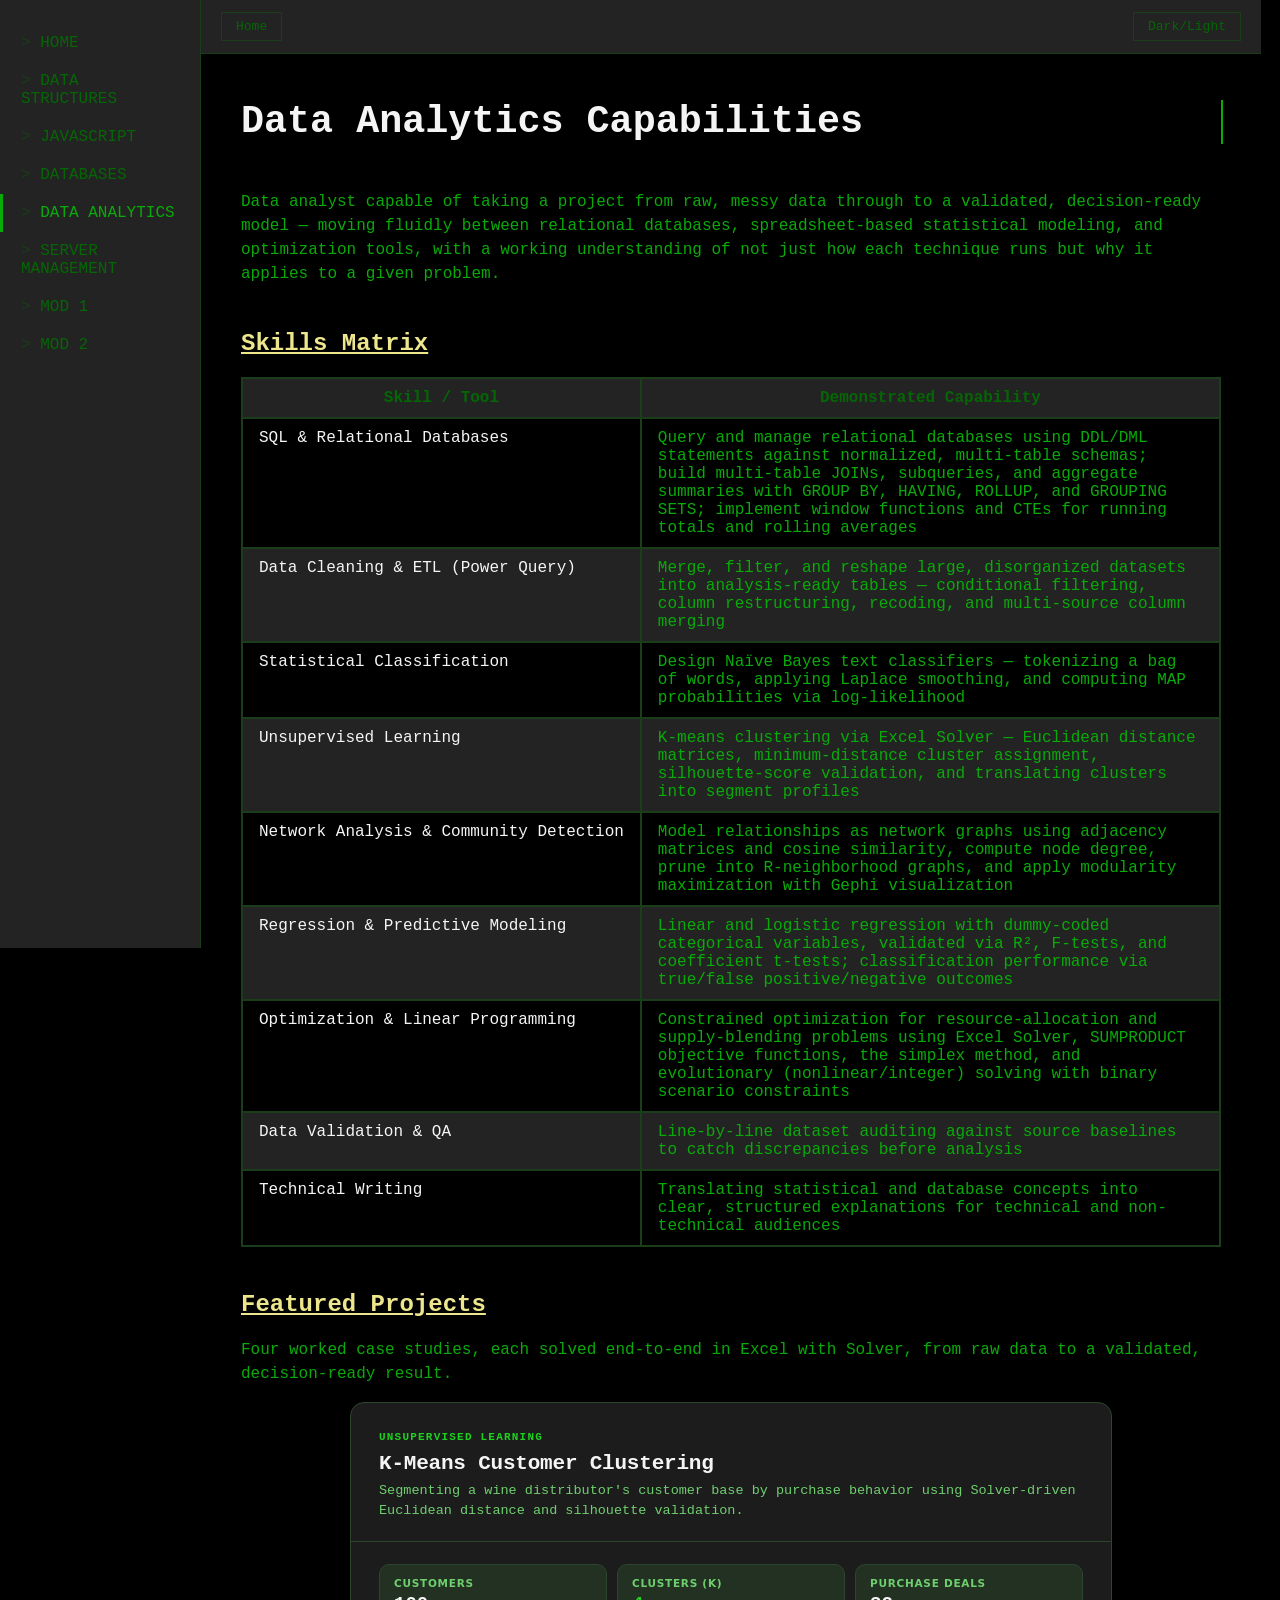
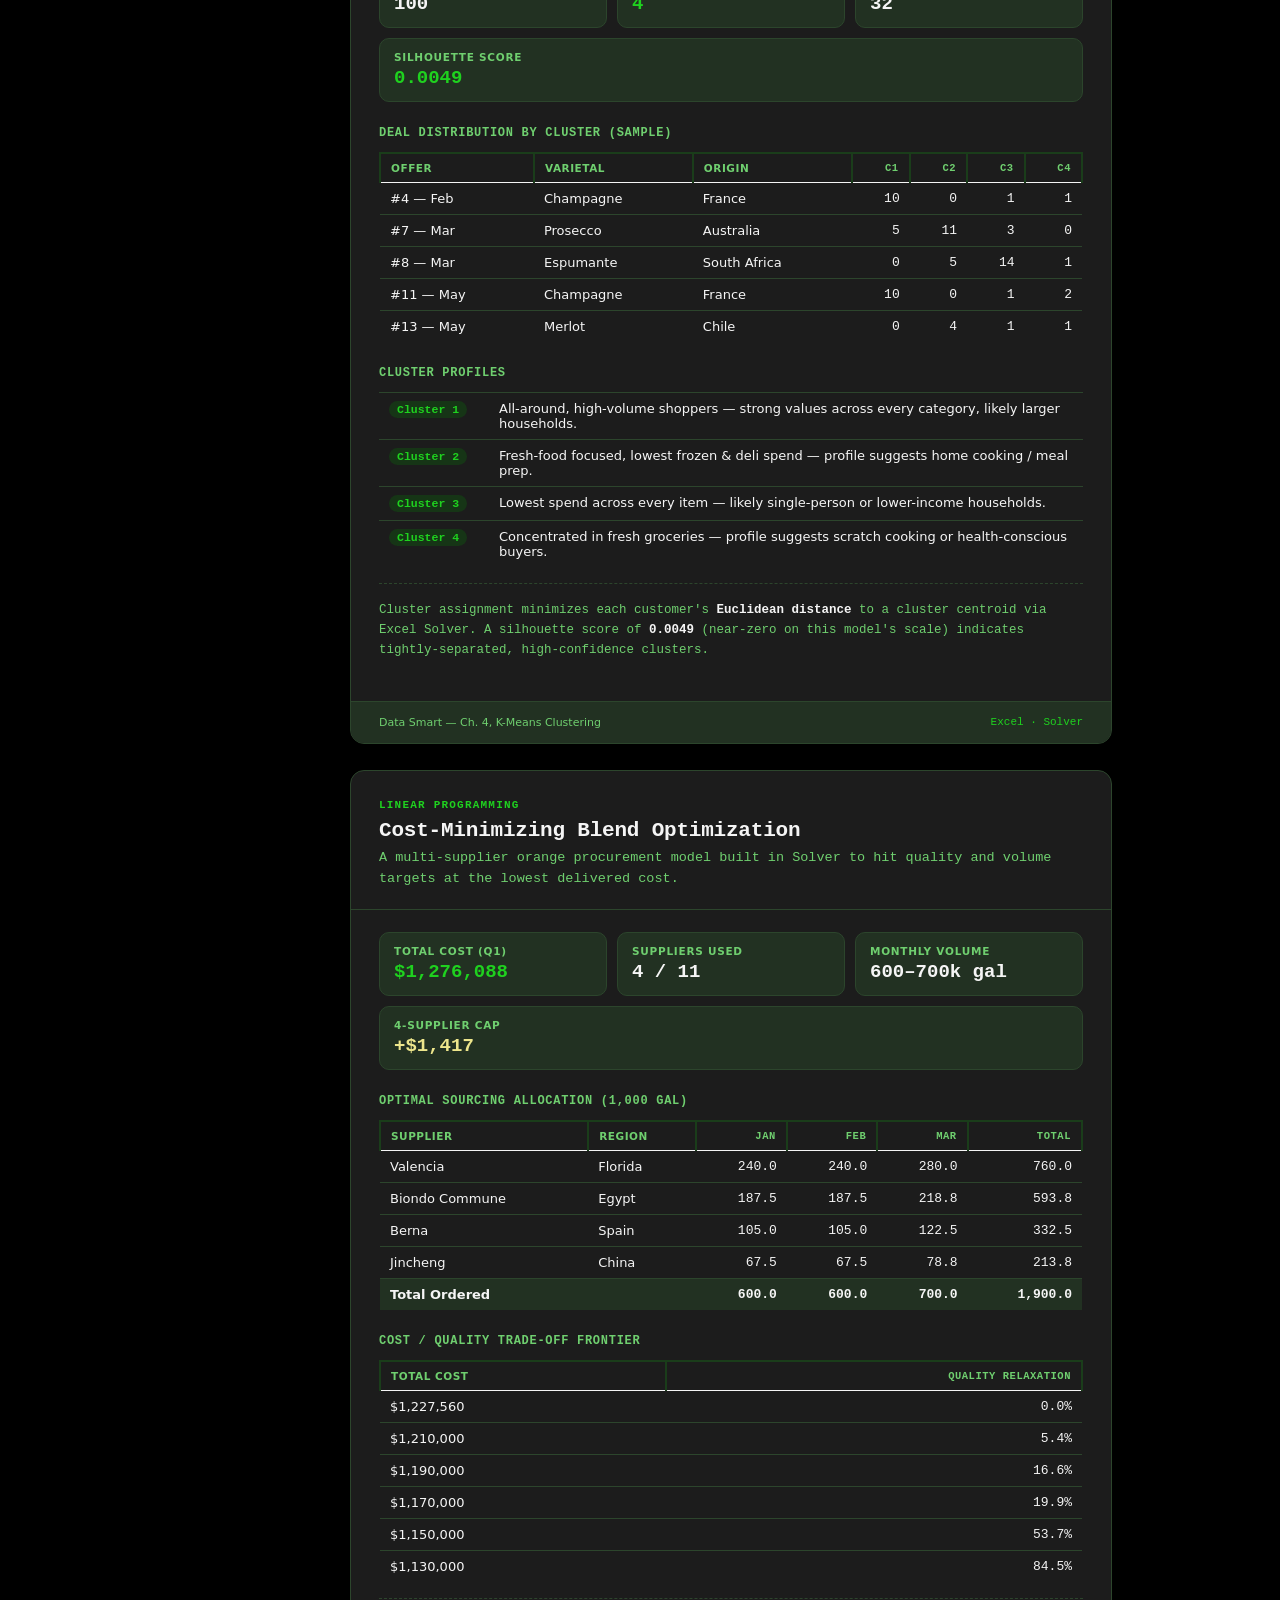
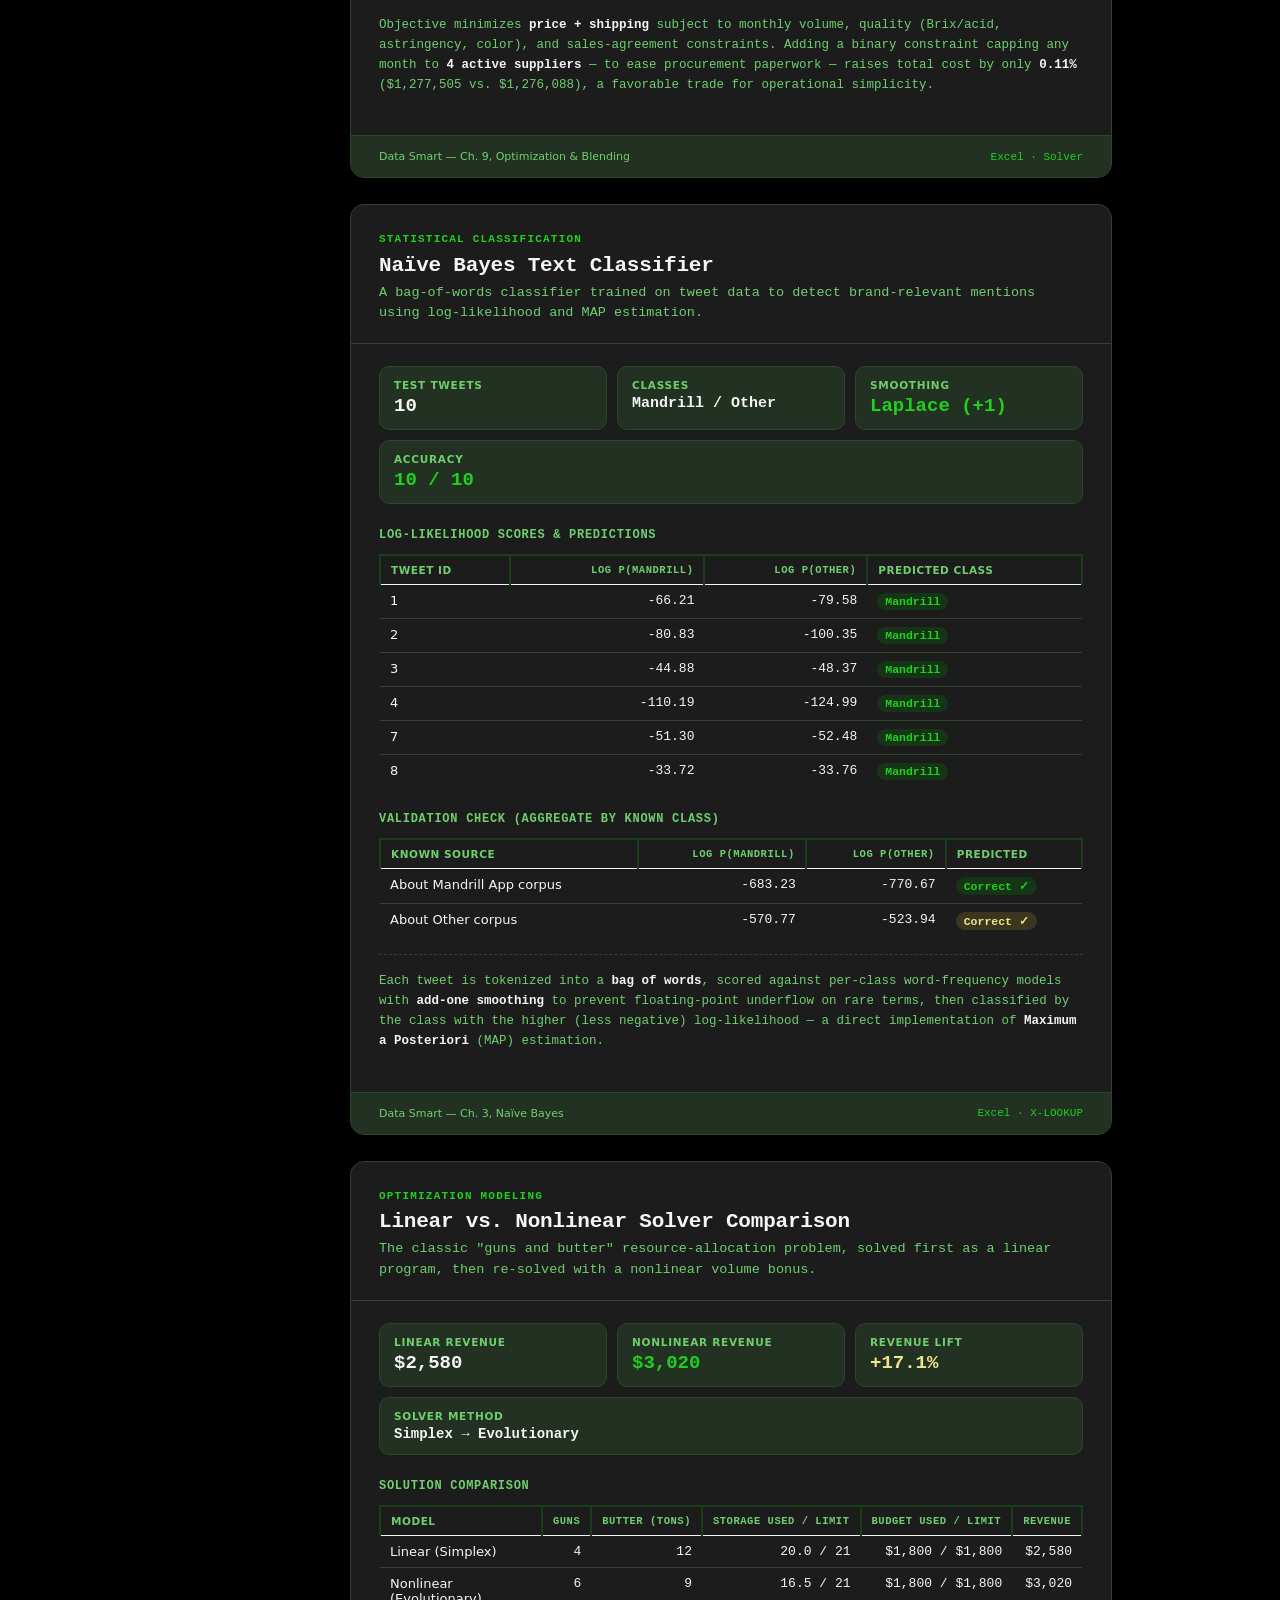
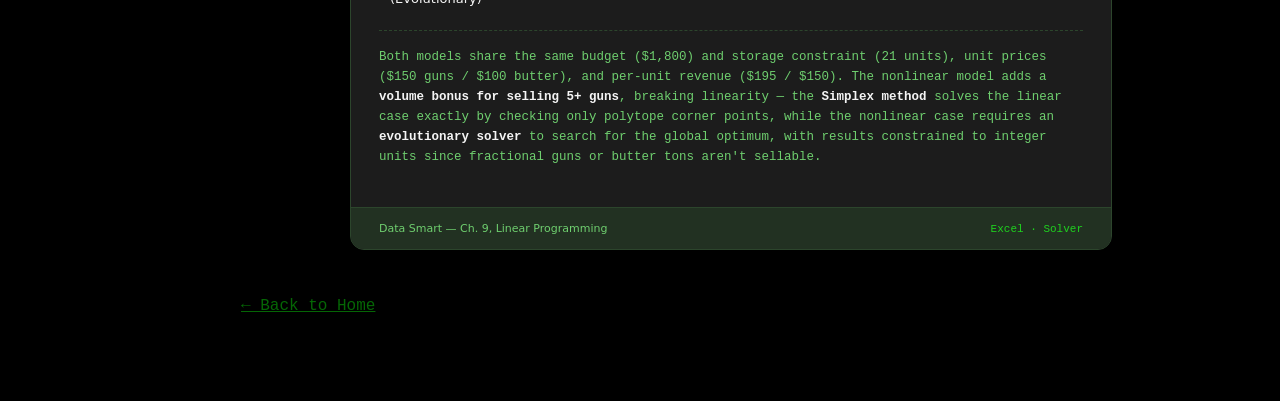
==== data-analytics-capabilities.html @ 8f51af50 "finished accordion and added individual pages from old assignments to showcase capabilities" ====
<!Doctype html>
<html lang="en">
<head>
  <meta charset="UTF-8">
  <title>Cam Mariotti — Data Analytics Capabilities</title>
  <style>
:root {
  --bg: #000000;
  --surface: #232323;
  --text: #09ab09;
  --mono: 'Courier New', monospace;
  --accent: whitesmoke;
  --muted: #056605;
  --border: #1a3d1a;
  --altbg: var(--accent);
  --alttext: var(--bg);
  --altaccent: var(--text);
  --temp: rgb(237, 230, 140);
}

body {
  display: flex;
  background: var(--bg);
  color: var(--text);
  font-family: var(--mono);
  margin: 0;
}

body.light-mode {
  --temp:   #035603;
  --bg:     var(--altbg);
  --text:   var(--alttext);
  --accent: var(--altaccent);
  --surface: #e0e0e0;
  --border:  #999999;
  --muted:   #333333;
}

nav {
  width: 200px;
  min-width: 200px;
  background: var(--surface);
  border-right: 1px solid var(--border);
  position: sticky;
  top: 0;
  height: 100vh;
  display: flex;
  flex-direction: column;
  padding: 24px 0;
}

nav a {
  display: block;
  padding: 10px 18px;
  color: var(--muted);
  text-decoration: none;
  border-left: 3px solid transparent;
}

nav a::before {
  content: '> ';
  color: var(--border);
}

nav a:hover {
  color: var(--accent);
  border-left: 3px solid var(--accent);
}

nav a.active {
  color: var(--text);
  border-left: 3px solid var(--text);
}

main {
  flex: 1;
  padding: 0 40px 60px;
  max-width: 980px;
}

#top-nav {
  display: flex;
  gap: 10px;
  padding: 12px 20px;
  margin: 0 -40px 20px;
  background: var(--surface);
  border-bottom: 1px solid var(--border);
  align-items: center;
}

#top-nav button {
  background: transparent;
  color: var(--muted);
  border: 1px solid var(--border);
  font-family: var(--mono);
  font-size: 13px;
  padding: 6px 14px;
  cursor: pointer;
}

#top-nav button:hover {
  color: var(--accent);
  border-color: var(--accent);
}

#btn-toggle {
  margin-left: auto;
}

h1 {
  display: inline-block;
  color: var(--accent);
  font-family: var(--mono);
  font-size: 2.4em;
  font-weight: bold;
  overflow: hidden;
  white-space: nowrap;
  border-right: 2px solid var(--text);
  width: 0;
  animation: typing 1.6s steps(28) forwards, blink 0.7s step-end infinite;
}

@keyframes typing { from { width: 0; } to { width: 100%; } }
@keyframes blink { 0%, 100% { border-color: var(--text); } 50% { border-color: transparent; } }

h2, h3 {
  color: var(--temp);
  font-family: var(--mono);
  text-align: left;
  text-decoration: underline;
}

p {
  opacity: 0;
  animation: fadein 1s ease forwards;
  animation-delay: 0.3s;
  color: var(--text);
  font-family: var(--mono);
  line-height: 1.5;
}

@keyframes fadein { from { opacity: 0; } to { opacity: 1; } }

table {
  width: 100%;
  border-collapse: collapse;
  text-align: left;
  margin-bottom: 30px;
}

th, td {
  padding: 10px 16px;
  border: 2px solid var(--border);
  vertical-align: top;
}

th {
  background: var(--surface);
  color: var(--muted);
  text-align: center;
}

tbody tr:nth-child(even) {
  background: var(--surface);
}

td.tag {
  white-space: nowrap;
  color: var(--accent);
}

code, pre {
  font-family: var(--mono);
}

pre {
  background: var(--surface);
  border: 1px solid var(--border);
  padding: 14px 18px;
  overflow-x: auto;
  color: var(--accent);
  font-size: 0.9em;
}

.section {
  margin-bottom: 44px;
}

ul.capability-list {
  list-style: none;
  padding: 0;
  margin: 0 0 30px;
}

ul.capability-list li {
  position: relative;
  padding: 8px 0 8px 24px;
  color: var(--text);
  line-height: 1.5;
  border-bottom: 1px solid var(--border);
}

ul.capability-list li::before {
  content: '>';
  position: absolute;
  left: 0;
  color: var(--muted);
}

.evidence {
  font-size: 0.85em;
  color: var(--muted);
}

a { color: var(--muted); text-decoration: underline; }
a:hover { color: var(--accent); text-decoration: none; }
a:visited { color: #FDE992; }

/* ---- Featured project cards (imported from standalone case-study docs) ---- */
@import url('https://fonts.googleapis.com/css2?family=Manrope:wght@500;700;800&family=IBM+Plex+Mono:wght@400;500;600&display=swap');

.project-wrap {
  margin: 0 0 26px;
}

.cm-card {
  --ink: whitesmoke;
  --ink-soft: #6fcf6f;
  --paper: #1c1c1c;
  --line: #2c452c;
  --wash: #223122;
  --accent2: #1fd11f;
  --accent2-soft: #163516;
  --gold: rgb(237, 230, 140);
  --gold-soft: #3a3620;
  font-family: 'Manrope', system-ui, -apple-system, sans-serif;
  color: var(--ink);
  background: var(--paper);
  border: 1px solid var(--line);
  border-radius: 14px;
  max-width: 760px;
  margin: 0 auto;
  overflow: hidden;
  box-shadow: 0 1px 2px rgba(0,0,0,0.3), 0 8px 24px rgba(0,0,0,0.35);
}

body.light-mode .cm-card {
  --ink: #16293a;
  --ink-soft: #56697a;
  --paper: #ffffff;
  --line: #dfe6ec;
  --wash: #f3f6f9;
  --accent2: #0e6e5c;
  --accent2-soft: #e4f2ee;
  --gold: #a8710f;
  --gold-soft: #f8eedd;
  box-shadow: 0 1px 2px rgba(22,41,58,0.04), 0 8px 24px rgba(22,41,58,0.06);
}
.cm-eyebrow {
  text-transform: uppercase;
  letter-spacing: 0.11em;
  font-size: 11px;
  font-weight: 700;
  color: var(--accent2);
  margin: 0 0 6px;
}
.cm-head {
  padding: 26px 28px 20px;
  border-bottom: 1px solid var(--line);
}
.cm-title {
  font-size: 21px;
  font-weight: 800;
  margin: 0 0 6px;
  letter-spacing: -0.01em;
  color: var(--ink);
  text-decoration: none;
  text-align: left;
  animation: none;
  border-right: none;
  width: auto;
  display: block;
}
.cm-sub {
  font-size: 13.5px;
  color: var(--ink-soft);
  margin: 0;
  line-height: 1.5;
  opacity: 1;
  animation: none;
  background: transparent;
}
.cm-body { padding: 22px 28px 28px; }
.cm-kpis {
  display: flex;
  gap: 10px;
  flex-wrap: wrap;
  margin-bottom: 22px;
}
.cm-kpi {
  flex: 1 1 140px;
  background: var(--wash);
  border: 1px solid var(--line);
  border-radius: 10px;
  padding: 12px 14px;
}
.cm-kpi-label {
  font-size: 10.5px;
  text-transform: uppercase;
  letter-spacing: 0.07em;
  color: var(--ink-soft);
  font-weight: 700;
  margin-bottom: 4px;
}
.cm-kpi-value {
  font-family: 'IBM Plex Mono', ui-monospace, monospace;
  font-size: 19px;
  font-weight: 600;
  color: var(--ink);
}
.cm-kpi-value.accent { color: var(--accent2); }
.cm-kpi-value.gold { color: var(--gold); }
.cm-section-label {
  font-size: 12px;
  font-weight: 700;
  text-transform: uppercase;
  letter-spacing: 0.06em;
  color: var(--ink-soft);
  margin: 0 0 10px;
  text-align: left;
  background: transparent;
  text-decoration: none;
}
.cm-card table.cm-table {
  width: 100%;
  border-collapse: collapse;
  font-size: 13px;
  margin-bottom: 6px;
  text-align: left;
}
.cm-card table.cm-table th {
  text-align: left;
  font-size: 10.5px;
  text-transform: uppercase;
  letter-spacing: 0.05em;
  color: var(--ink-soft);
  font-weight: 700;
  padding: 8px 10px;
  border-bottom: 1.5px solid var(--ink);
  white-space: nowrap;
  background: transparent;
}
.cm-card table.cm-table td {
  padding: 8px 10px;
  border-bottom: 1px solid var(--line);
  border: 1px solid var(--line);
  border-left: none;
  border-right: none;
  vertical-align: top;
}
.cm-card table.cm-table td.num, .cm-card table.cm-table th.num {
  font-family: 'IBM Plex Mono', ui-monospace, monospace;
  text-align: right;
  white-space: nowrap;
}
.cm-card table.cm-table tr:last-child td { border-bottom: none; }
.cm-card table.cm-table tr.total td {
  font-weight: 700;
  background: var(--wash);
}
.cm-card table.cm-table tbody tr:nth-child(even) { background: transparent; }
.cm-pill {
  display: inline-block;
  font-family: 'IBM Plex Mono', ui-monospace, monospace;
  font-size: 11.5px;
  font-weight: 600;
  padding: 2px 8px;
  border-radius: 999px;
  background: var(--accent2-soft);
  color: var(--accent2);
}
.cm-pill.gold { background: var(--gold-soft); color: var(--gold); }
.cm-note {
  font-size: 12.5px;
  color: var(--ink-soft);
  line-height: 1.6;
  margin-top: 16px;
  padding-top: 16px;
  border-top: 1px dashed var(--line);
  opacity: 1;
  animation: none;
  background: transparent;
}
.cm-note b { color: var(--ink); }
.cm-foot {
  padding: 14px 28px;
  background: var(--wash);
  border-top: 1px solid var(--line);
  font-size: 11px;
  color: var(--ink-soft);
  display: flex;
  justify-content: space-between;
  align-items: center;
}
.cm-foot span.tag {
  font-family: 'IBM Plex Mono', ui-monospace, monospace;
  color: var(--accent2);
}
@media (max-width: 480px) {
  .cm-head, .cm-body { padding-left: 18px; padding-right: 18px; }
  .cm-kpi { flex: 1 1 100%; }
}
  </style>
  <script src="http://code.jquery.com/jquery-3.7.1.min.js"></script>
  <script>
    $(document).ready(function () {
      $('#btn-toggle').click(function () {
        $('body').toggleClass('light-mode');
      });
    });
  </script>
</head>
<body>
  <nav>
    <a href="/index.html">HOME</a>
    <a href="data-structures-capabilities.html">DATA STRUCTURES</a>
    <a href="javascript-capabilities.html">JAVASCRIPT</a>
    <a href="databases-capabilities.html">DATABASES</a>
    <a href="#" class="active">DATA ANALYTICS</a>
    <a href="server-management-capabilities.html">SERVER MANAGEMENT</a>
    <a href="/Mod1/indexmod1.html">MOD 1</a>
    <a href="/Mod2/indexmod2.html">MOD 2</a>
  </nav>

  <main>
    <div id="top-nav">
      <button onclick="location.href='/index.html'">Home</button>
      <button id="btn-toggle">Dark/Light</button>
    </div>

    <h1>Data Analytics Capabilities</h1>

    <div class="section">
      <p>
        Data analyst capable of taking a project from raw, messy data through
        to a validated, decision-ready model &mdash; moving fluidly between
        relational databases, spreadsheet-based statistical modeling, and
        optimization tools, with a working understanding of not just how each
        technique runs but why it applies to a given problem.
      </p>
    </div>

    <div class="section">
      <h2>Skills Matrix</h2>
      <table>
        <thead>
          <tr>
            <th>Skill / Tool</th>
            <th>Demonstrated Capability</th>
          </tr>
        </thead>
        <tbody>
          <tr>
            <td class="tag">SQL &amp; Relational Databases</td>
            <td>Query and manage relational databases using DDL/DML statements against normalized, multi-table schemas; build multi-table JOINs, subqueries, and aggregate summaries with GROUP BY, HAVING, ROLLUP, and GROUPING SETS; implement window functions and CTEs for running totals and rolling averages</td>
          </tr>
          <tr>
            <td class="tag">Data Cleaning &amp; ETL (Power Query)</td>
            <td>Merge, filter, and reshape large, disorganized datasets into analysis-ready tables &mdash; conditional filtering, column restructuring, recoding, and multi-source column merging</td>
          </tr>
          <tr>
            <td class="tag">Statistical Classification</td>
            <td>Design Naïve Bayes text classifiers &mdash; tokenizing a bag of words, applying Laplace smoothing, and computing MAP probabilities via log-likelihood</td>
          </tr>
          <tr>
            <td class="tag">Unsupervised Learning</td>
            <td>K-means clustering via Excel Solver &mdash; Euclidean distance matrices, minimum-distance cluster assignment, silhouette-score validation, and translating clusters into segment profiles</td>
          </tr>
          <tr>
            <td class="tag">Network Analysis &amp; Community Detection</td>
            <td>Model relationships as network graphs using adjacency matrices and cosine similarity, compute node degree, prune into R-neighborhood graphs, and apply modularity maximization with Gephi visualization</td>
          </tr>
          <tr>
            <td class="tag">Regression &amp; Predictive Modeling</td>
            <td>Linear and logistic regression with dummy-coded categorical variables, validated via R², F-tests, and coefficient t-tests; classification performance via true/false positive/negative outcomes</td>
          </tr>
          <tr>
            <td class="tag">Optimization &amp; Linear Programming</td>
            <td>Constrained optimization for resource-allocation and supply-blending problems using Excel Solver, SUMPRODUCT objective functions, the simplex method, and evolutionary (nonlinear/integer) solving with binary scenario constraints</td>
          </tr>
          <tr>
            <td class="tag">Data Validation &amp; QA</td>
            <td>Line-by-line dataset auditing against source baselines to catch discrepancies before analysis</td>
          </tr>
          <tr>
            <td class="tag">Technical Writing</td>
            <td>Translating statistical and database concepts into clear, structured explanations for technical and non-technical audiences</td>
          </tr>
        </tbody>
      </table>
    </div>

    <div class="section">
      <h2>Featured Projects</h2>
      <p>Four worked case studies, each solved end-to-end in Excel with Solver, from raw data to a validated, decision-ready result.</p>

      <div class="project-wrap">
        <div class="cm-card">
          <div class="cm-head">
            <p class="cm-eyebrow">Unsupervised Learning</p>
            <h2 class="cm-title">K-Means Customer Clustering</h2>
            <p class="cm-sub">Segmenting a wine distributor's customer base by purchase behavior using Solver-driven Euclidean distance and silhouette validation.</p>
          </div>
          <div class="cm-body">
            <div class="cm-kpis">
              <div class="cm-kpi"><div class="cm-kpi-label">Customers</div><div class="cm-kpi-value">100</div></div>
              <div class="cm-kpi"><div class="cm-kpi-label">Clusters (K)</div><div class="cm-kpi-value accent">4</div></div>
              <div class="cm-kpi"><div class="cm-kpi-label">Purchase Deals</div><div class="cm-kpi-value">32</div></div>
              <div class="cm-kpi"><div class="cm-kpi-label">Silhouette Score</div><div class="cm-kpi-value accent">0.0049</div></div>
            </div>

            <p class="cm-section-label">Deal Distribution by Cluster (sample)</p>
            <table class="cm-table">
              <thead>
                <tr><th>Offer</th><th>Varietal</th><th>Origin</th><th class="num">C1</th><th class="num">C2</th><th class="num">C3</th><th class="num">C4</th></tr>
              </thead>
              <tbody>
                <tr><td>#4 — Feb</td><td>Champagne</td><td>France</td><td class="num">10</td><td class="num">0</td><td class="num">1</td><td class="num">1</td></tr>
                <tr><td>#7 — Mar</td><td>Prosecco</td><td>Australia</td><td class="num">5</td><td class="num">11</td><td class="num">3</td><td class="num">0</td></tr>
                <tr><td>#8 — Mar</td><td>Espumante</td><td>South Africa</td><td class="num">0</td><td class="num">5</td><td class="num">14</td><td class="num">1</td></tr>
                <tr><td>#11 — May</td><td>Champagne</td><td>France</td><td class="num">10</td><td class="num">0</td><td class="num">1</td><td class="num">2</td></tr>
                <tr><td>#13 — May</td><td>Merlot</td><td>Chile</td><td class="num">0</td><td class="num">4</td><td class="num">1</td><td class="num">1</td></tr>
              </tbody>
            </table>

            <p class="cm-section-label" style="margin-top:22px;">Cluster Profiles</p>
            <table class="cm-table">
              <tbody>
                <tr><td style="width:90px;"><span class="cm-pill">Cluster 1</span></td><td>All-around, high-volume shoppers — strong values across every category, likely larger households.</td></tr>
                <tr><td><span class="cm-pill">Cluster 2</span></td><td>Fresh-food focused, lowest frozen &amp; deli spend — profile suggests home cooking / meal prep.</td></tr>
                <tr><td><span class="cm-pill">Cluster 3</span></td><td>Lowest spend across every item — likely single-person or lower-income households.</td></tr>
                <tr><td><span class="cm-pill">Cluster 4</span></td><td>Concentrated in fresh groceries — profile suggests scratch cooking or health-conscious buyers.</td></tr>
              </tbody>
            </table>

            <p class="cm-note">Cluster assignment minimizes each customer's <b>Euclidean distance</b> to a cluster centroid via Excel Solver. A silhouette score of <b>0.0049</b> (near-zero on this model's scale) indicates tightly-separated, high-confidence clusters.</p>
          </div>
          <div class="cm-foot"><span>Data Smart — Ch. 4, K-Means Clustering</span><span class="tag">Excel · Solver</span></div>
        </div>
      </div>

      <div class="project-wrap">
        <div class="cm-card">
          <div class="cm-head">
            <p class="cm-eyebrow">Linear Programming</p>
            <h2 class="cm-title">Cost-Minimizing Blend Optimization</h2>
            <p class="cm-sub">A multi-supplier orange procurement model built in Solver to hit quality and volume targets at the lowest delivered cost.</p>
          </div>
          <div class="cm-body">
            <div class="cm-kpis">
              <div class="cm-kpi"><div class="cm-kpi-label">Total Cost (Q1)</div><div class="cm-kpi-value accent">$1,276,088</div></div>
              <div class="cm-kpi"><div class="cm-kpi-label">Suppliers Used</div><div class="cm-kpi-value">4 / 11</div></div>
              <div class="cm-kpi"><div class="cm-kpi-label">Monthly Volume</div><div class="cm-kpi-value">600–700k gal</div></div>
              <div class="cm-kpi"><div class="cm-kpi-label">4-Supplier Cap</div><div class="cm-kpi-value gold">+$1,417</div></div>
            </div>

            <p class="cm-section-label">Optimal Sourcing Allocation (1,000 gal)</p>
            <table class="cm-table">
              <thead>
                <tr><th>Supplier</th><th>Region</th><th class="num">Jan</th><th class="num">Feb</th><th class="num">Mar</th><th class="num">Total</th></tr>
              </thead>
              <tbody>
                <tr><td>Valencia</td><td>Florida</td><td class="num">240.0</td><td class="num">240.0</td><td class="num">280.0</td><td class="num">760.0</td></tr>
                <tr><td>Biondo Commune</td><td>Egypt</td><td class="num">187.5</td><td class="num">187.5</td><td class="num">218.8</td><td class="num">593.8</td></tr>
                <tr><td>Berna</td><td>Spain</td><td class="num">105.0</td><td class="num">105.0</td><td class="num">122.5</td><td class="num">332.5</td></tr>
                <tr><td>Jincheng</td><td>China</td><td class="num">67.5</td><td class="num">67.5</td><td class="num">78.8</td><td class="num">213.8</td></tr>
                <tr class="total"><td colspan="2">Total Ordered</td><td class="num">600.0</td><td class="num">600.0</td><td class="num">700.0</td><td class="num">1,900.0</td></tr>
              </tbody>
            </table>

            <p class="cm-section-label" style="margin-top:22px;">Cost / Quality Trade-off Frontier</p>
            <table class="cm-table">
              <thead><tr><th>Total Cost</th><th class="num">Quality Relaxation</th></tr></thead>
              <tbody>
                <tr><td>$1,227,560</td><td class="num">0.0%</td></tr>
                <tr><td>$1,210,000</td><td class="num">5.4%</td></tr>
                <tr><td>$1,190,000</td><td class="num">16.6%</td></tr>
                <tr><td>$1,170,000</td><td class="num">19.9%</td></tr>
                <tr><td>$1,150,000</td><td class="num">53.7%</td></tr>
                <tr><td>$1,130,000</td><td class="num">84.5%</td></tr>
              </tbody>
            </table>

            <p class="cm-note">Objective minimizes <b>price + shipping</b> subject to monthly volume, quality (Brix/acid, astringency, color), and sales-agreement constraints. Adding a binary constraint capping any month to <b>4 active suppliers</b> — to ease procurement paperwork — raises total cost by only <b>0.11%</b> ($1,277,505 vs. $1,276,088), a favorable trade for operational simplicity.</p>
          </div>
          <div class="cm-foot"><span>Data Smart — Ch. 9, Optimization &amp; Blending</span><span class="tag">Excel · Solver</span></div>
        </div>
      </div>

      <div class="project-wrap">
        <div class="cm-card">
          <div class="cm-head">
            <p class="cm-eyebrow">Statistical Classification</p>
            <h2 class="cm-title">Naïve Bayes Text Classifier</h2>
            <p class="cm-sub">A bag-of-words classifier trained on tweet data to detect brand-relevant mentions using log-likelihood and MAP estimation.</p>
          </div>
          <div class="cm-body">
            <div class="cm-kpis">
              <div class="cm-kpi"><div class="cm-kpi-label">Test Tweets</div><div class="cm-kpi-value">10</div></div>
              <div class="cm-kpi"><div class="cm-kpi-label">Classes</div><div class="cm-kpi-value" style="font-size:15px;">Mandrill / Other</div></div>
              <div class="cm-kpi"><div class="cm-kpi-label">Smoothing</div><div class="cm-kpi-value accent">Laplace (+1)</div></div>
              <div class="cm-kpi"><div class="cm-kpi-label">Accuracy</div><div class="cm-kpi-value accent">10 / 10</div></div>
            </div>

            <p class="cm-section-label">Log-Likelihood Scores &amp; Predictions</p>
            <table class="cm-table">
              <thead>
                <tr><th>Tweet ID</th><th class="num">log P(Mandrill)</th><th class="num">log P(Other)</th><th>Predicted Class</th></tr>
              </thead>
              <tbody>
                <tr><td>1</td><td class="num">-66.21</td><td class="num">-79.58</td><td><span class="cm-pill">Mandrill</span></td></tr>
                <tr><td>2</td><td class="num">-80.83</td><td class="num">-100.35</td><td><span class="cm-pill">Mandrill</span></td></tr>
                <tr><td>3</td><td class="num">-44.88</td><td class="num">-48.37</td><td><span class="cm-pill">Mandrill</span></td></tr>
                <tr><td>4</td><td class="num">-110.19</td><td class="num">-124.99</td><td><span class="cm-pill">Mandrill</span></td></tr>
                <tr><td>7</td><td class="num">-51.30</td><td class="num">-52.48</td><td><span class="cm-pill">Mandrill</span></td></tr>
                <tr><td>8</td><td class="num">-33.72</td><td class="num">-33.76</td><td><span class="cm-pill">Mandrill</span></td></tr>
              </tbody>
            </table>

            <p class="cm-section-label" style="margin-top:22px;">Validation Check (Aggregate by Known Class)</p>
            <table class="cm-table">
              <thead><tr><th>Known Source</th><th class="num">log P(Mandrill)</th><th class="num">log P(Other)</th><th>Predicted</th></tr></thead>
              <tbody>
                <tr><td>About Mandrill App corpus</td><td class="num">-683.23</td><td class="num">-770.67</td><td><span class="cm-pill">Correct ✓</span></td></tr>
                <tr><td>About Other corpus</td><td class="num">-570.77</td><td class="num">-523.94</td><td><span class="cm-pill gold">Correct ✓</span></td></tr>
              </tbody>
            </table>

            <p class="cm-note">Each tweet is tokenized into a <b>bag of words</b>, scored against per-class word-frequency models with <b>add-one smoothing</b> to prevent floating-point underflow on rare terms, then classified by the class with the higher (less negative) log-likelihood — a direct implementation of <b>Maximum a Posteriori</b> (MAP) estimation.</p>
          </div>
          <div class="cm-foot"><span>Data Smart — Ch. 3, Naïve Bayes</span><span class="tag">Excel · X-LOOKUP</span></div>
        </div>
      </div>

      <div class="project-wrap">
        <div class="cm-card">
          <div class="cm-head">
            <p class="cm-eyebrow">Optimization Modeling</p>
            <h2 class="cm-title">Linear vs. Nonlinear Solver Comparison</h2>
            <p class="cm-sub">The classic "guns and butter" resource-allocation problem, solved first as a linear program, then re-solved with a nonlinear volume bonus.</p>
          </div>
          <div class="cm-body">
            <div class="cm-kpis">
              <div class="cm-kpi"><div class="cm-kpi-label">Linear Revenue</div><div class="cm-kpi-value">$2,580</div></div>
              <div class="cm-kpi"><div class="cm-kpi-label">Nonlinear Revenue</div><div class="cm-kpi-value accent">$3,020</div></div>
              <div class="cm-kpi"><div class="cm-kpi-label">Revenue Lift</div><div class="cm-kpi-value gold">+17.1%</div></div>
              <div class="cm-kpi"><div class="cm-kpi-label">Solver Method</div><div class="cm-kpi-value" style="font-size:14px;">Simplex → Evolutionary</div></div>
            </div>

            <p class="cm-section-label">Solution Comparison</p>
            <table class="cm-table">
              <thead>
                <tr><th>Model</th><th class="num">Guns</th><th class="num">Butter (tons)</th><th class="num">Storage Used / Limit</th><th class="num">Budget Used / Limit</th><th class="num">Revenue</th></tr>
              </thead>
              <tbody>
                <tr><td>Linear (Simplex)</td><td class="num">4</td><td class="num">12</td><td class="num">20.0 / 21</td><td class="num">$1,800 / $1,800</td><td class="num">$2,580</td></tr>
                <tr><td>Nonlinear (Evolutionary)</td><td class="num">6</td><td class="num">9</td><td class="num">16.5 / 21</td><td class="num">$1,800 / $1,800</td><td class="num">$3,020</td></tr>
              </tbody>
            </table>

            <p class="cm-note">Both models share the same budget ($1,800) and storage constraint (21 units), unit prices ($150 guns / $100 butter), and per-unit revenue ($195 / $150). The nonlinear model adds a <b>volume bonus for selling 5+ guns</b>, breaking linearity — the <b>Simplex method</b> solves the linear case exactly by checking only polytope corner points, while the nonlinear case requires an <b>evolutionary solver</b> to search for the global optimum, with results constrained to integer units since fractional guns or butter tons aren't sellable.</p>
          </div>
          <div class="cm-foot"><span>Data Smart — Ch. 9, Linear Programming</span><span class="tag">Excel · Solver</span></div>
        </div>
      </div>
    </div>

    <p><a href="/index.html">&larr; Back to Home</a></p>
  </main>
</body>
</html>
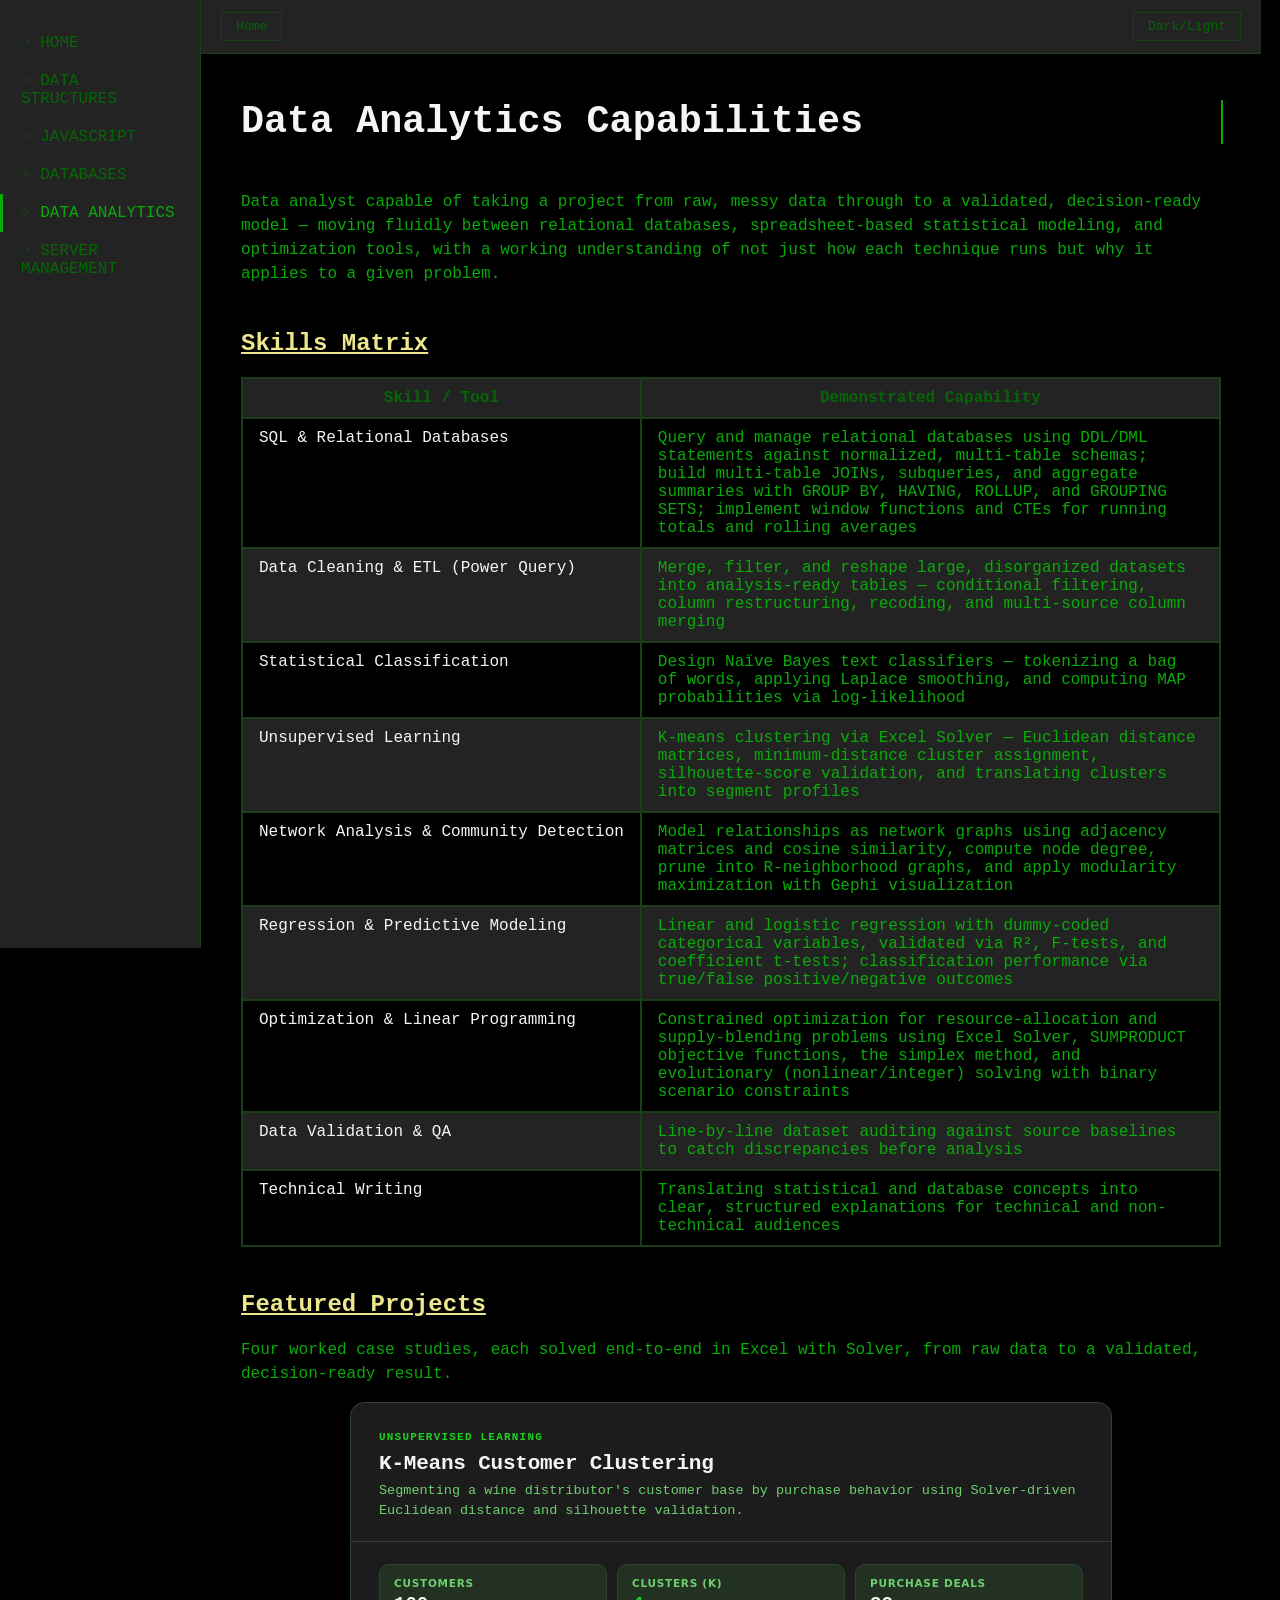
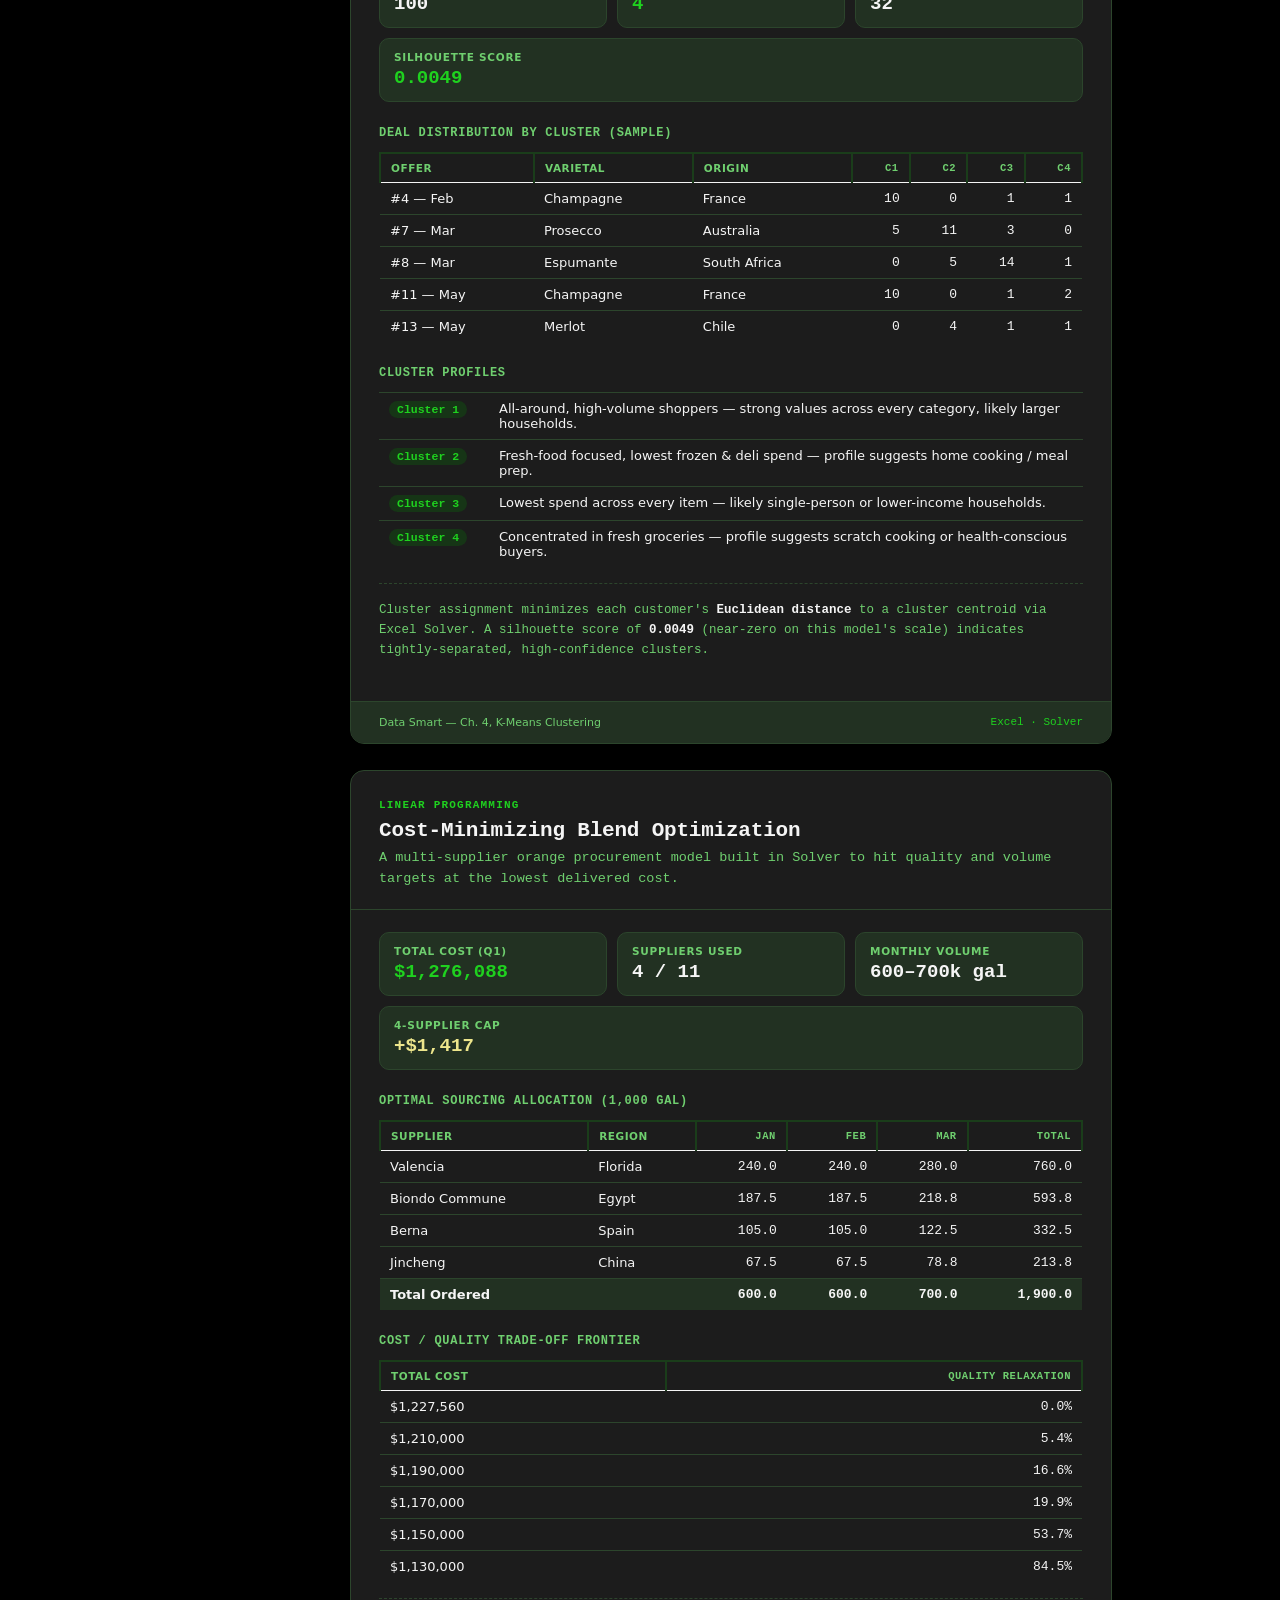
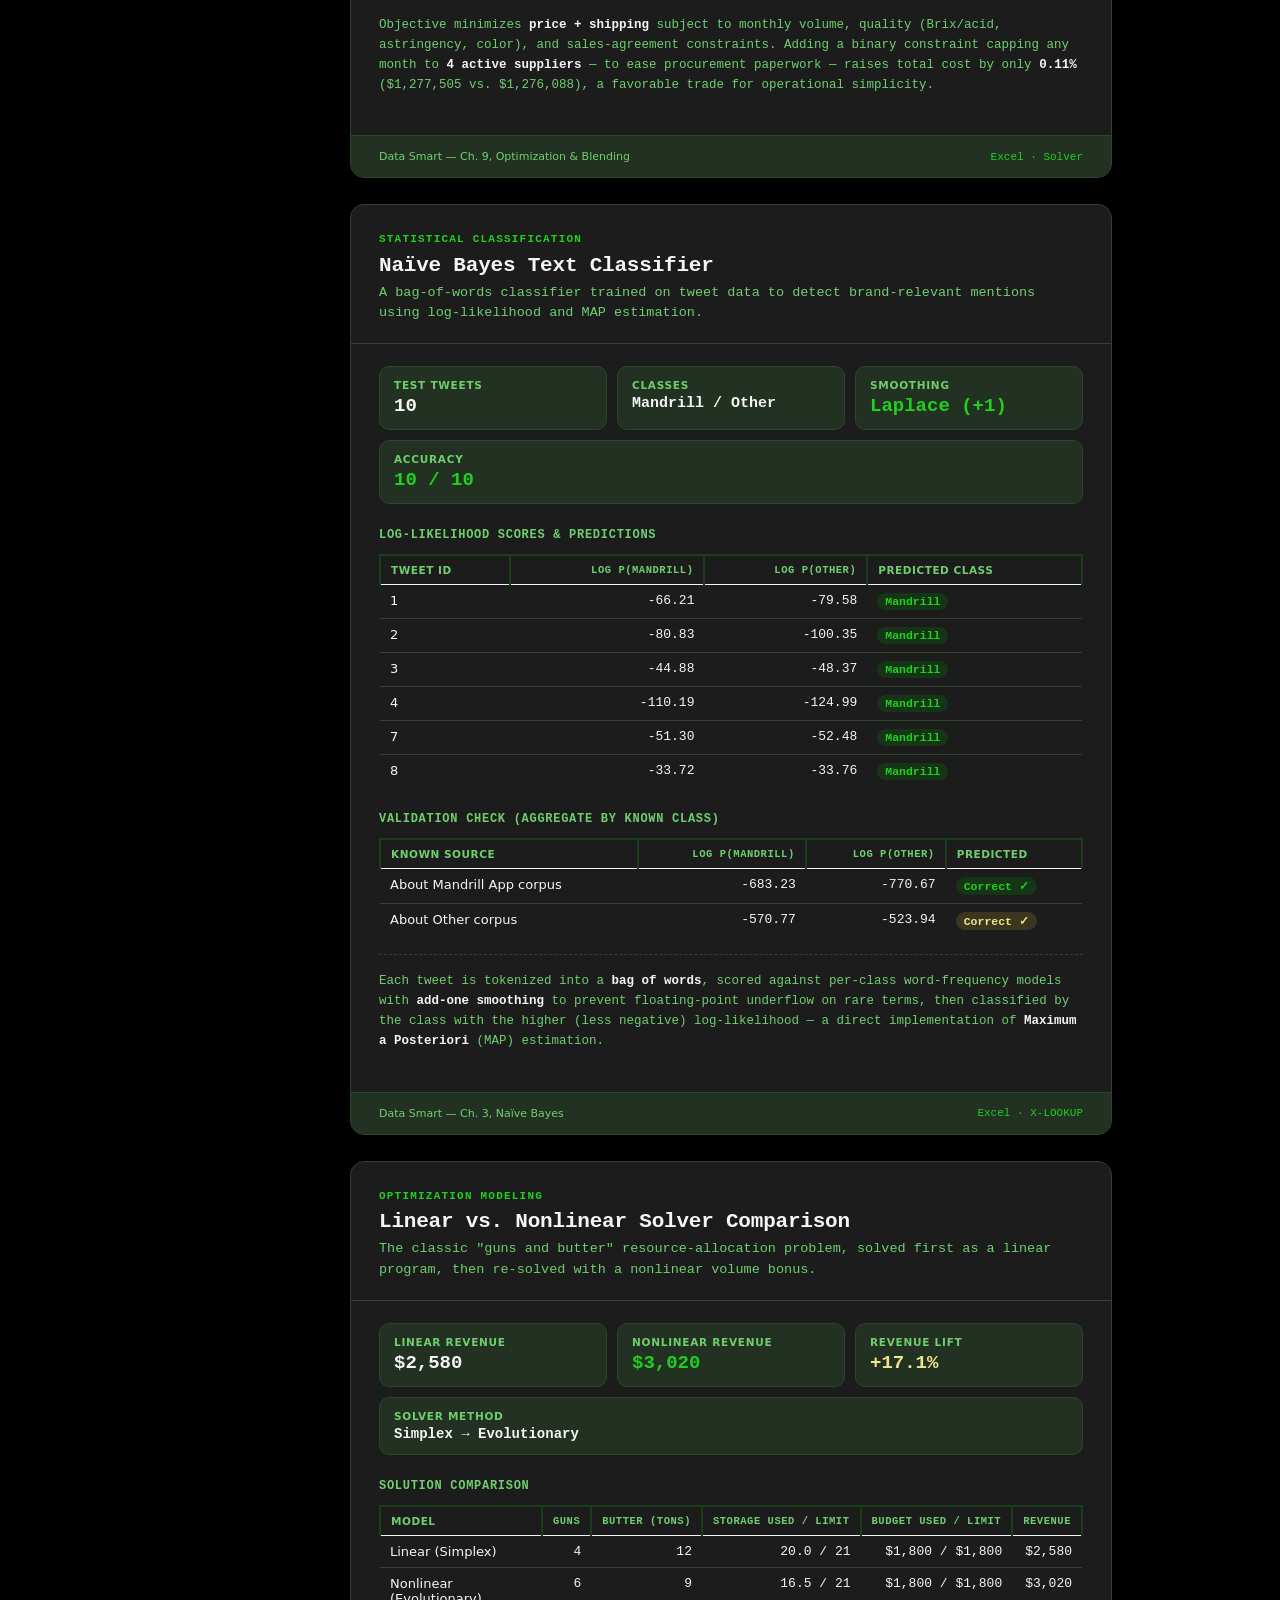
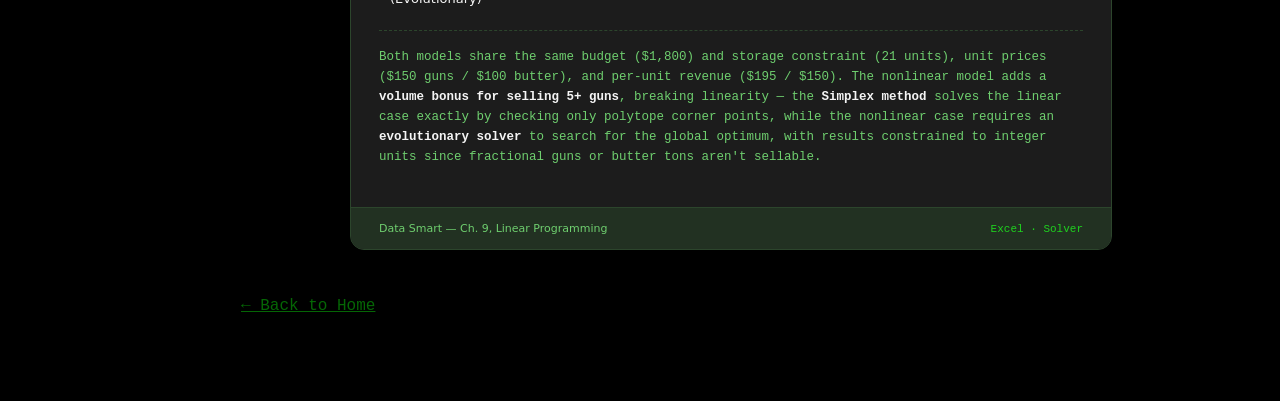
==== commit 77ec9115: "removed mods 1 and 2 from all professional work ref pages" ====
--- a/data-analytics-capabilities.html
+++ b/data-analytics-capabilities.html
@@ -428,8 +428,6 @@
     <a href="databases-capabilities.html">DATABASES</a>
     <a href="#" class="active">DATA ANALYTICS</a>
     <a href="server-management-capabilities.html">SERVER MANAGEMENT</a>
-    <a href="/Mod1/indexmod1.html">MOD 1</a>
-    <a href="/Mod2/indexmod2.html">MOD 2</a>
   </nav>
 
   <main>
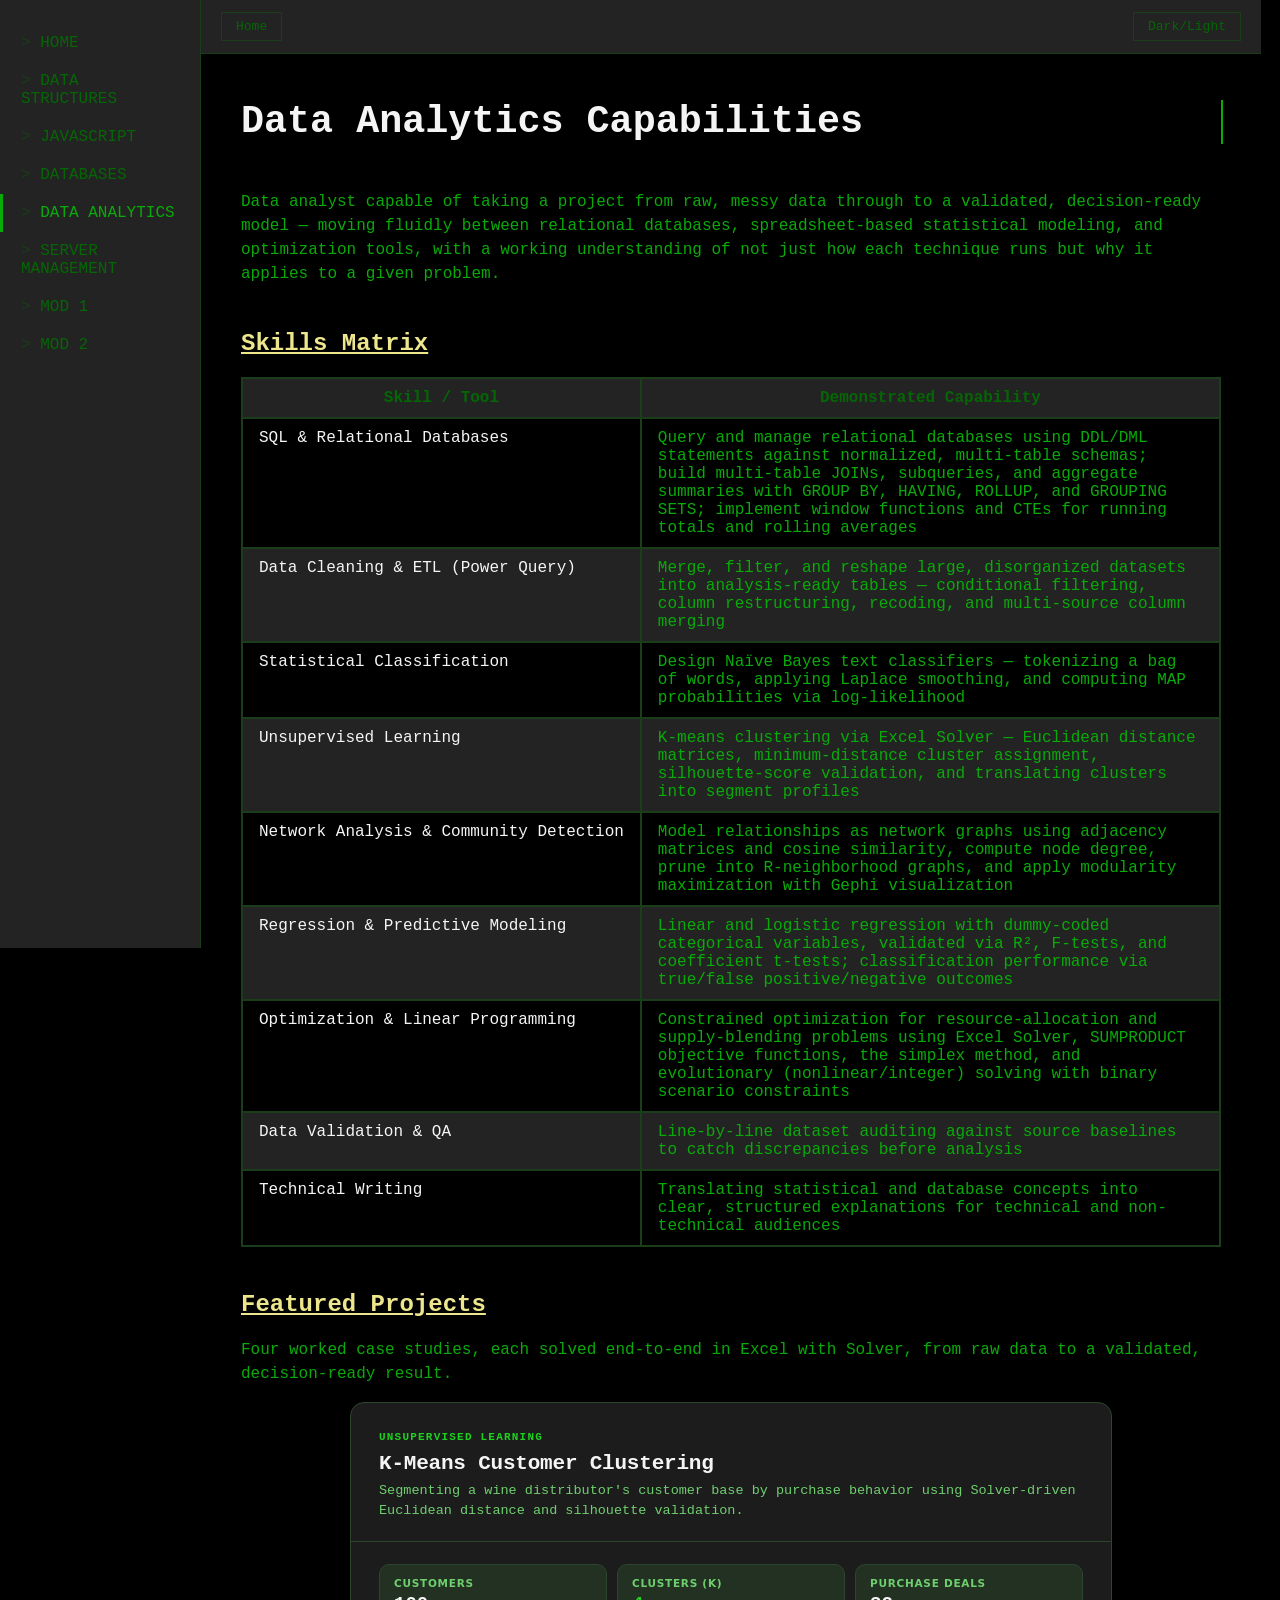
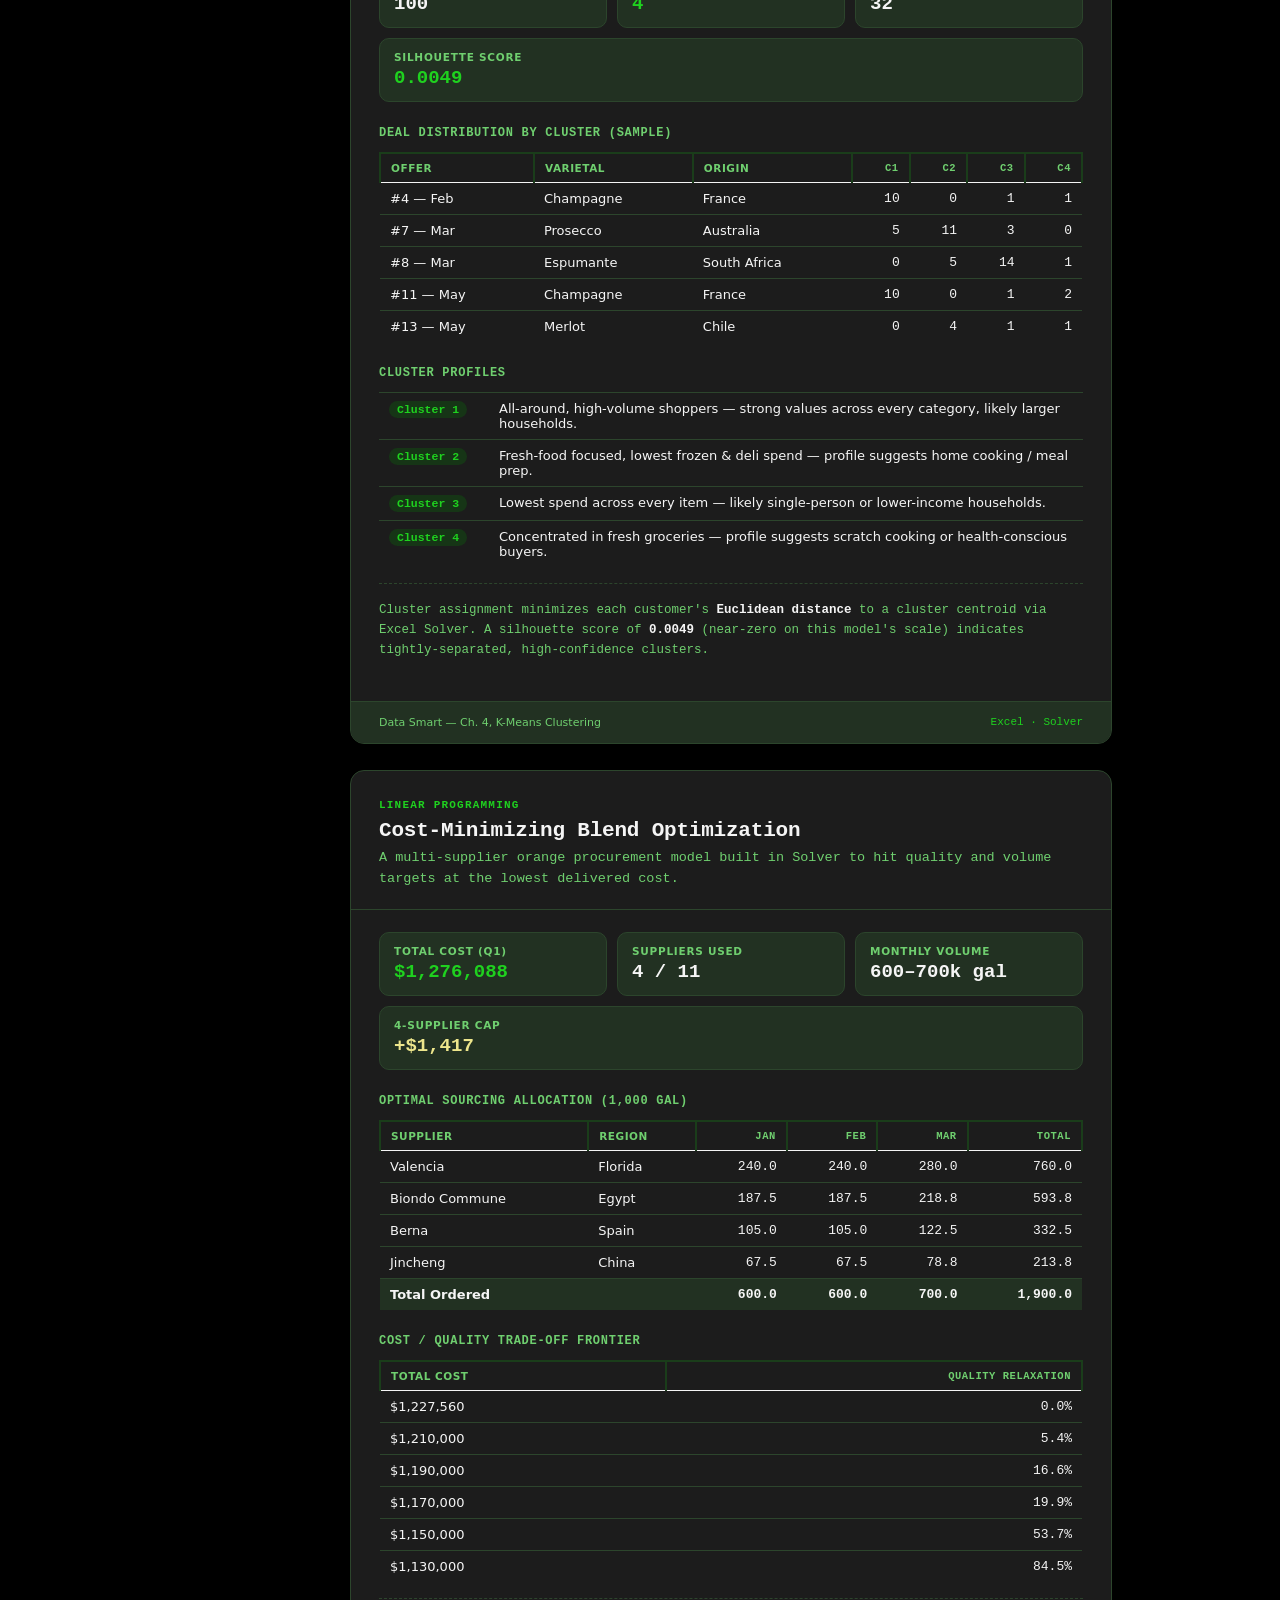
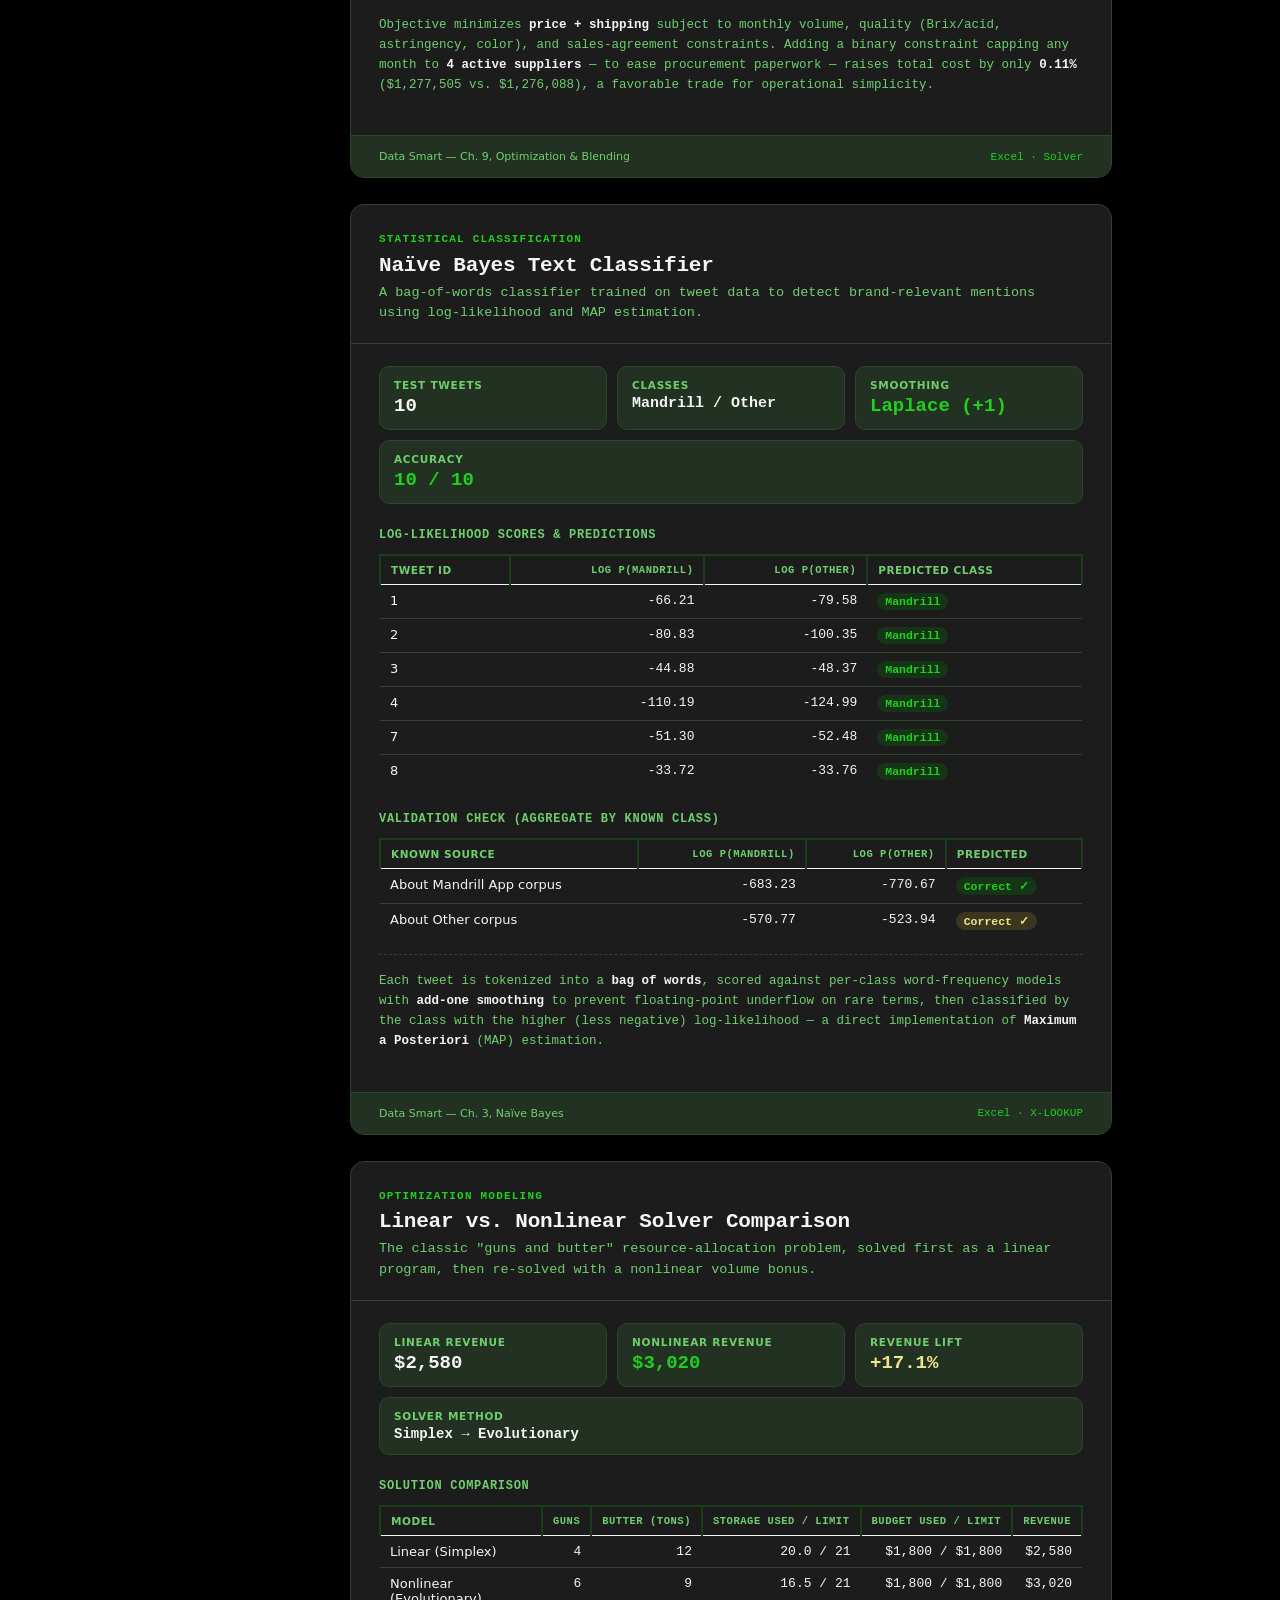
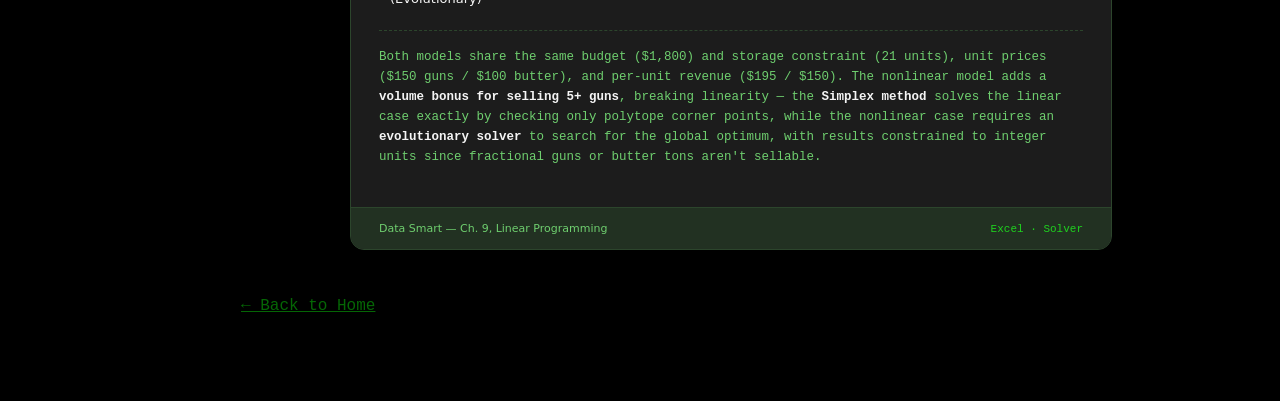
==== commit 53cda060: "re committing http to https fix" ====
--- a/data-analytics-capabilities.html
+++ b/data-analytics-capabilities.html
@@ -411,7 +411,9 @@
   .cm-kpi { flex: 1 1 100%; }
 }
   </style>
-  <script src="http://code.jquery.com/jquery-3.7.1.min.js"></script>
+
+  <script src="https://code.jquery.com/jquery-3.7.1.min.js"></script>
+
   <script>
     $(document).ready(function () {
       $('#btn-toggle').click(function () {
@@ -428,6 +430,8 @@
     <a href="databases-capabilities.html">DATABASES</a>
     <a href="#" class="active">DATA ANALYTICS</a>
     <a href="server-management-capabilities.html">SERVER MANAGEMENT</a>
+    <a href="/Mod1/indexmod1.html">MOD 1</a>
+    <a href="/Mod2/indexmod2.html">MOD 2</a>
   </nav>
 
   <main>
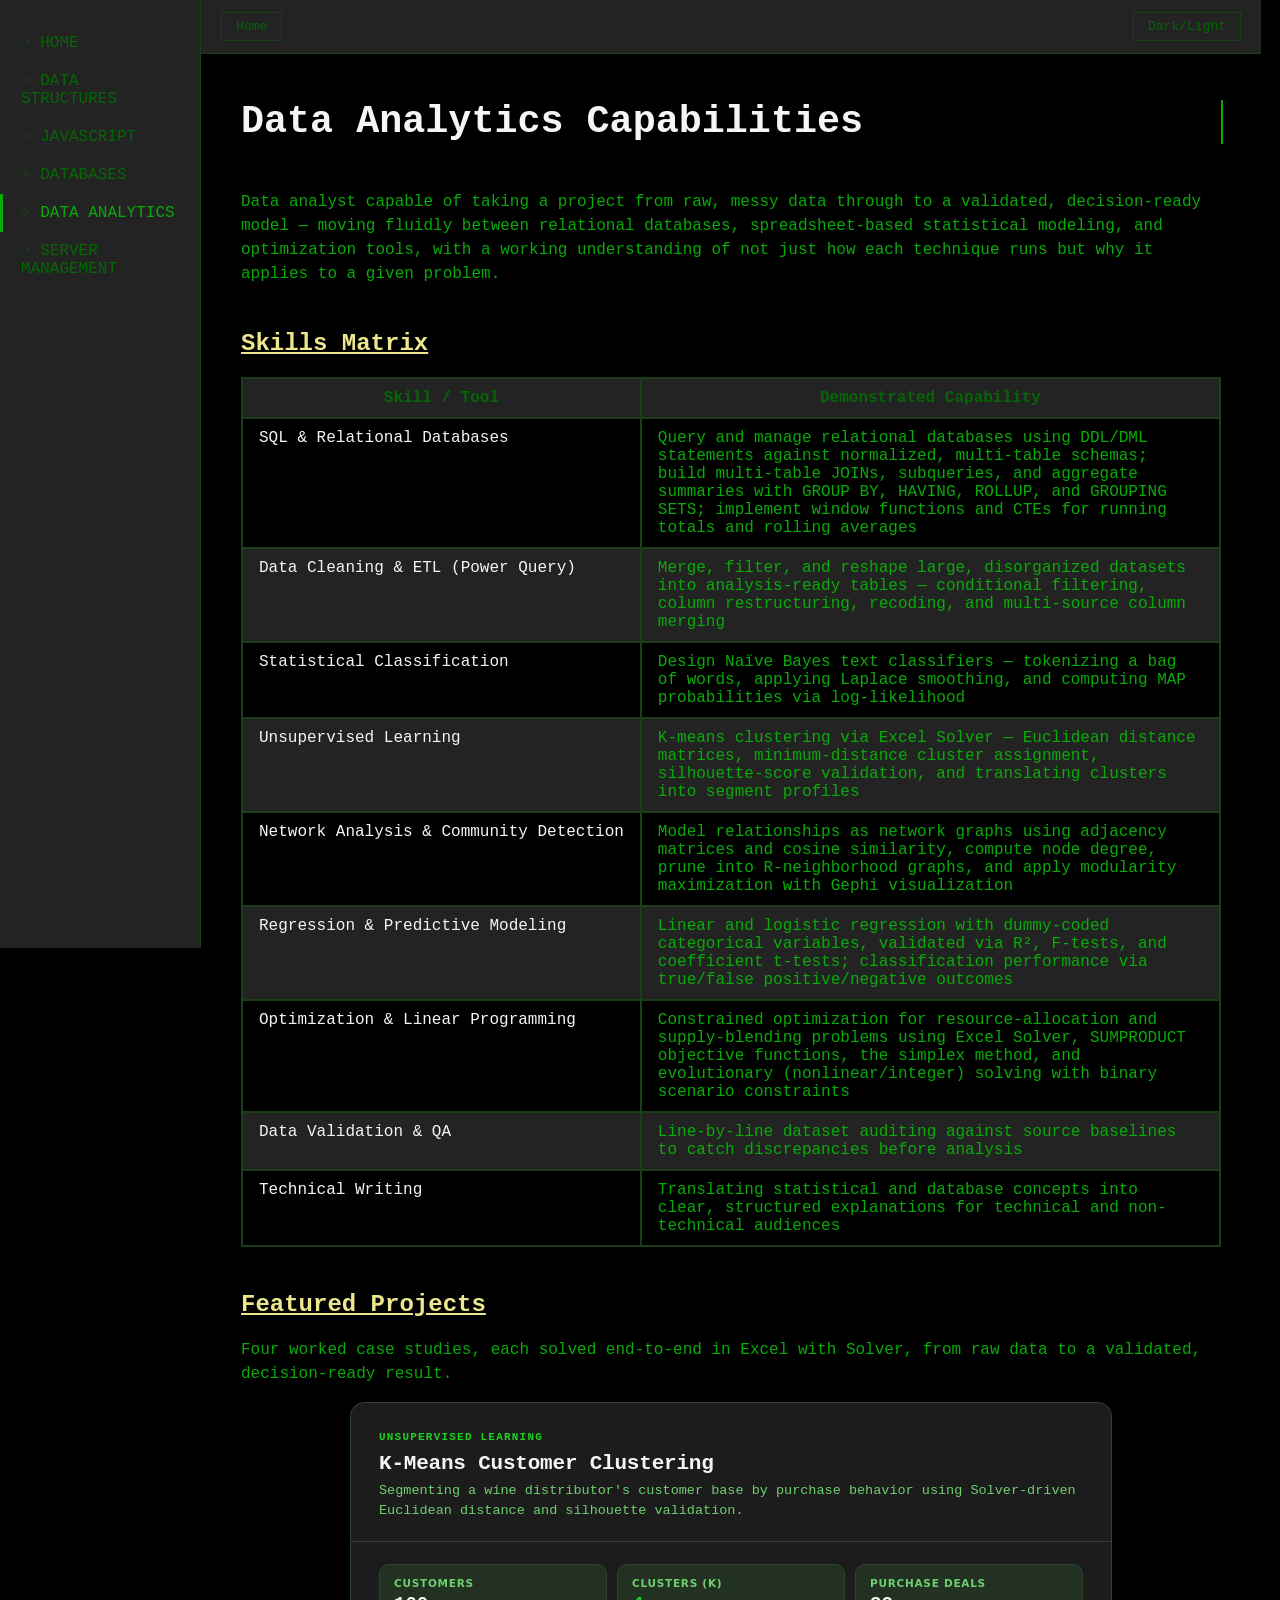
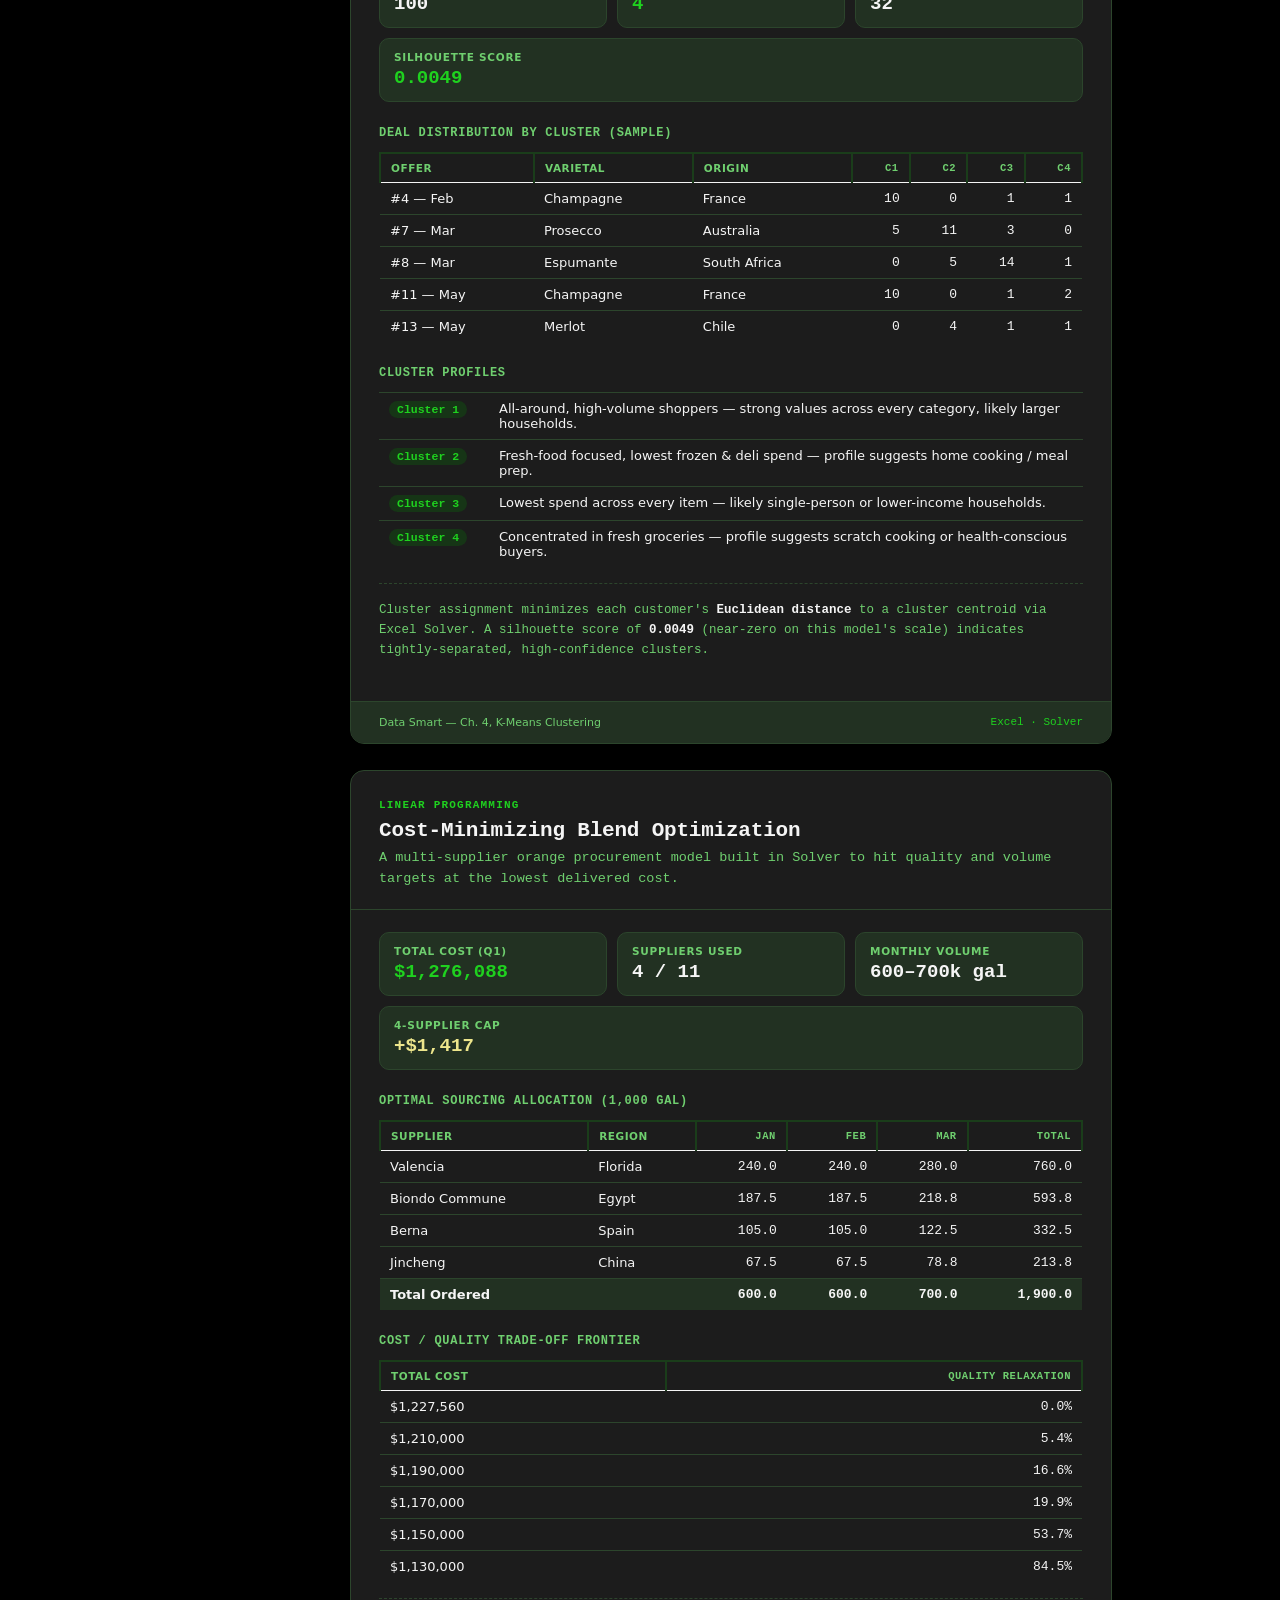
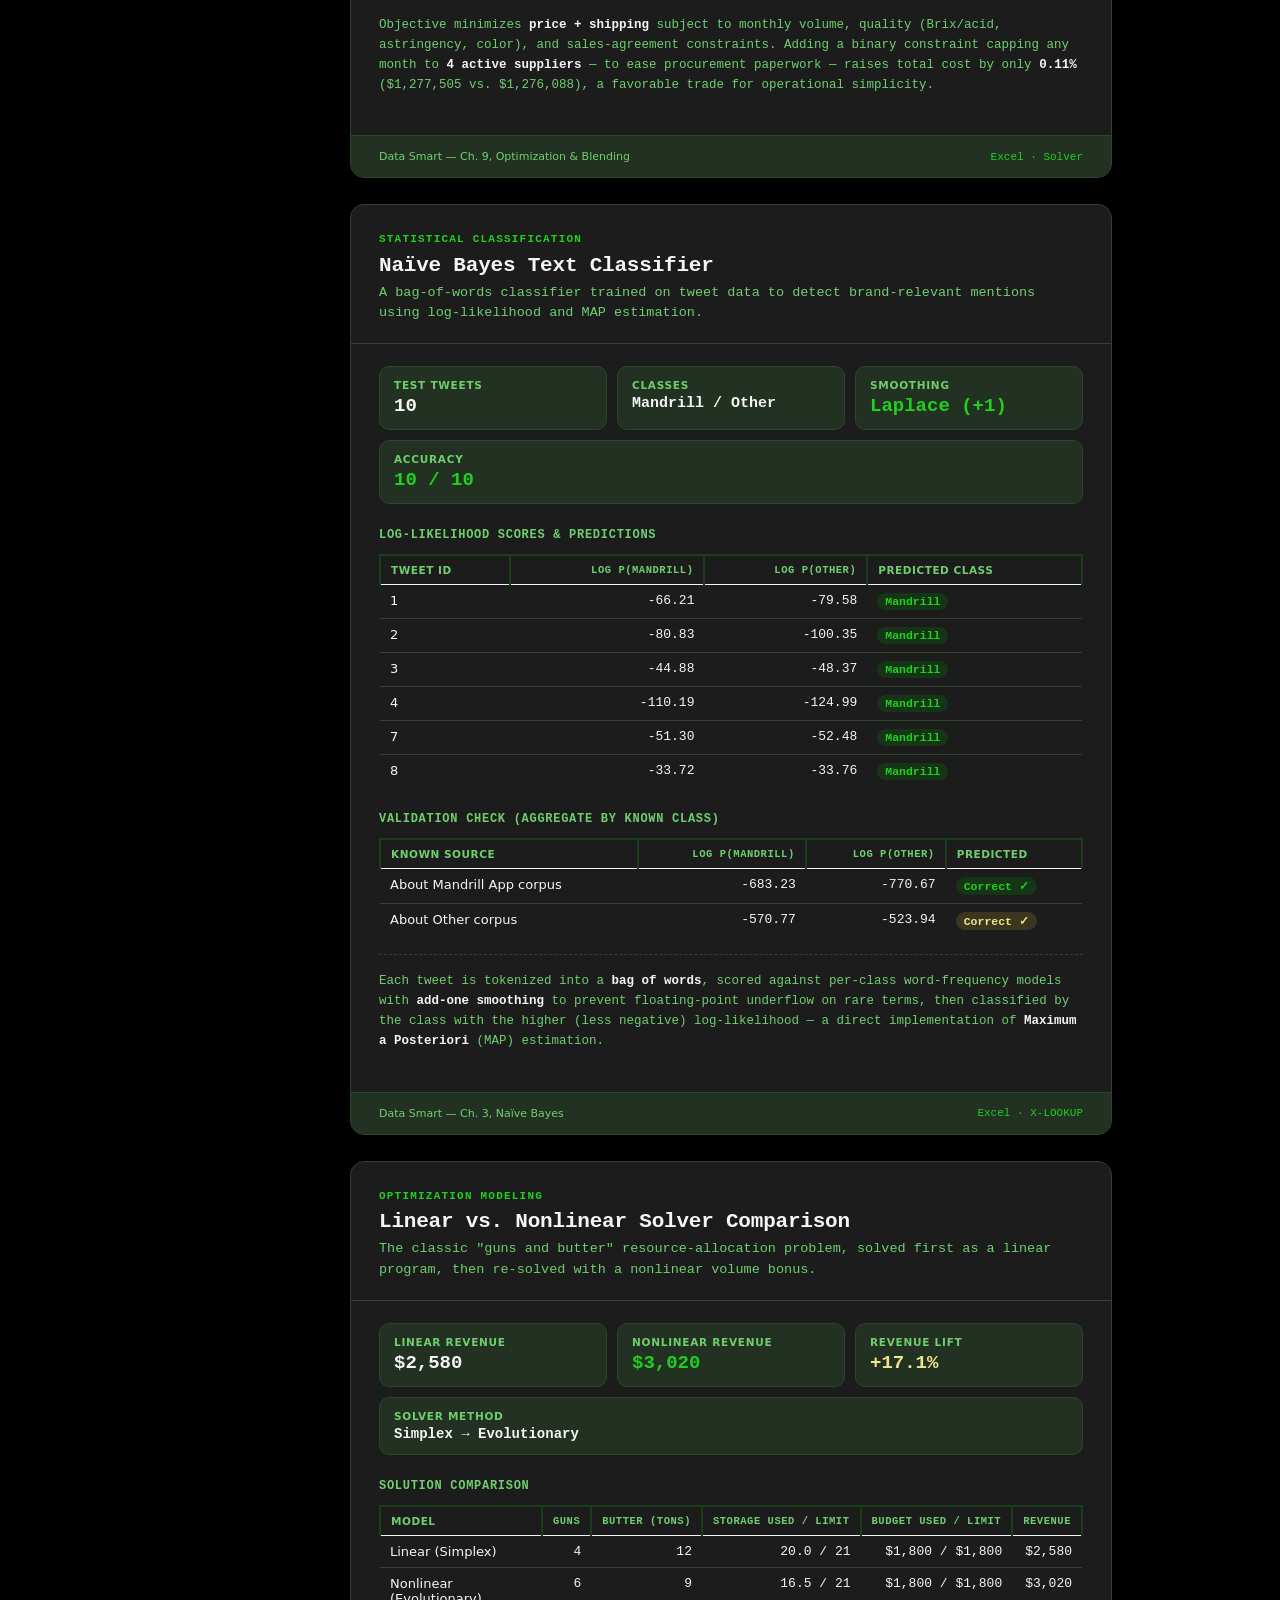
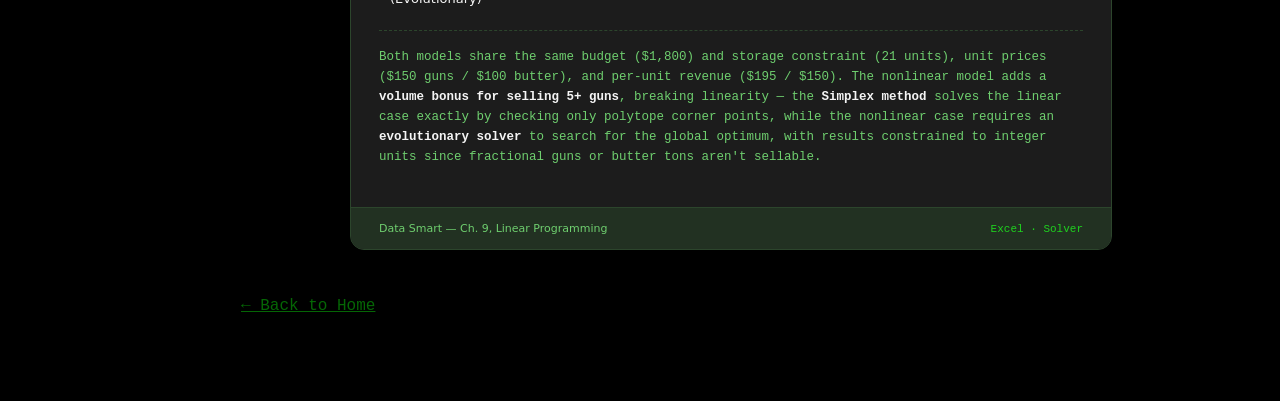
==== commit 77257434: "removed extraneous pages from site" ====
--- a/data-analytics-capabilities.html
+++ b/data-analytics-capabilities.html
@@ -430,8 +430,7 @@
     <a href="databases-capabilities.html">DATABASES</a>
     <a href="#" class="active">DATA ANALYTICS</a>
     <a href="server-management-capabilities.html">SERVER MANAGEMENT</a>
-    <a href="/Mod1/indexmod1.html">MOD 1</a>
-    <a href="/Mod2/indexmod2.html">MOD 2</a>
+
   </nav>
 
   <main>
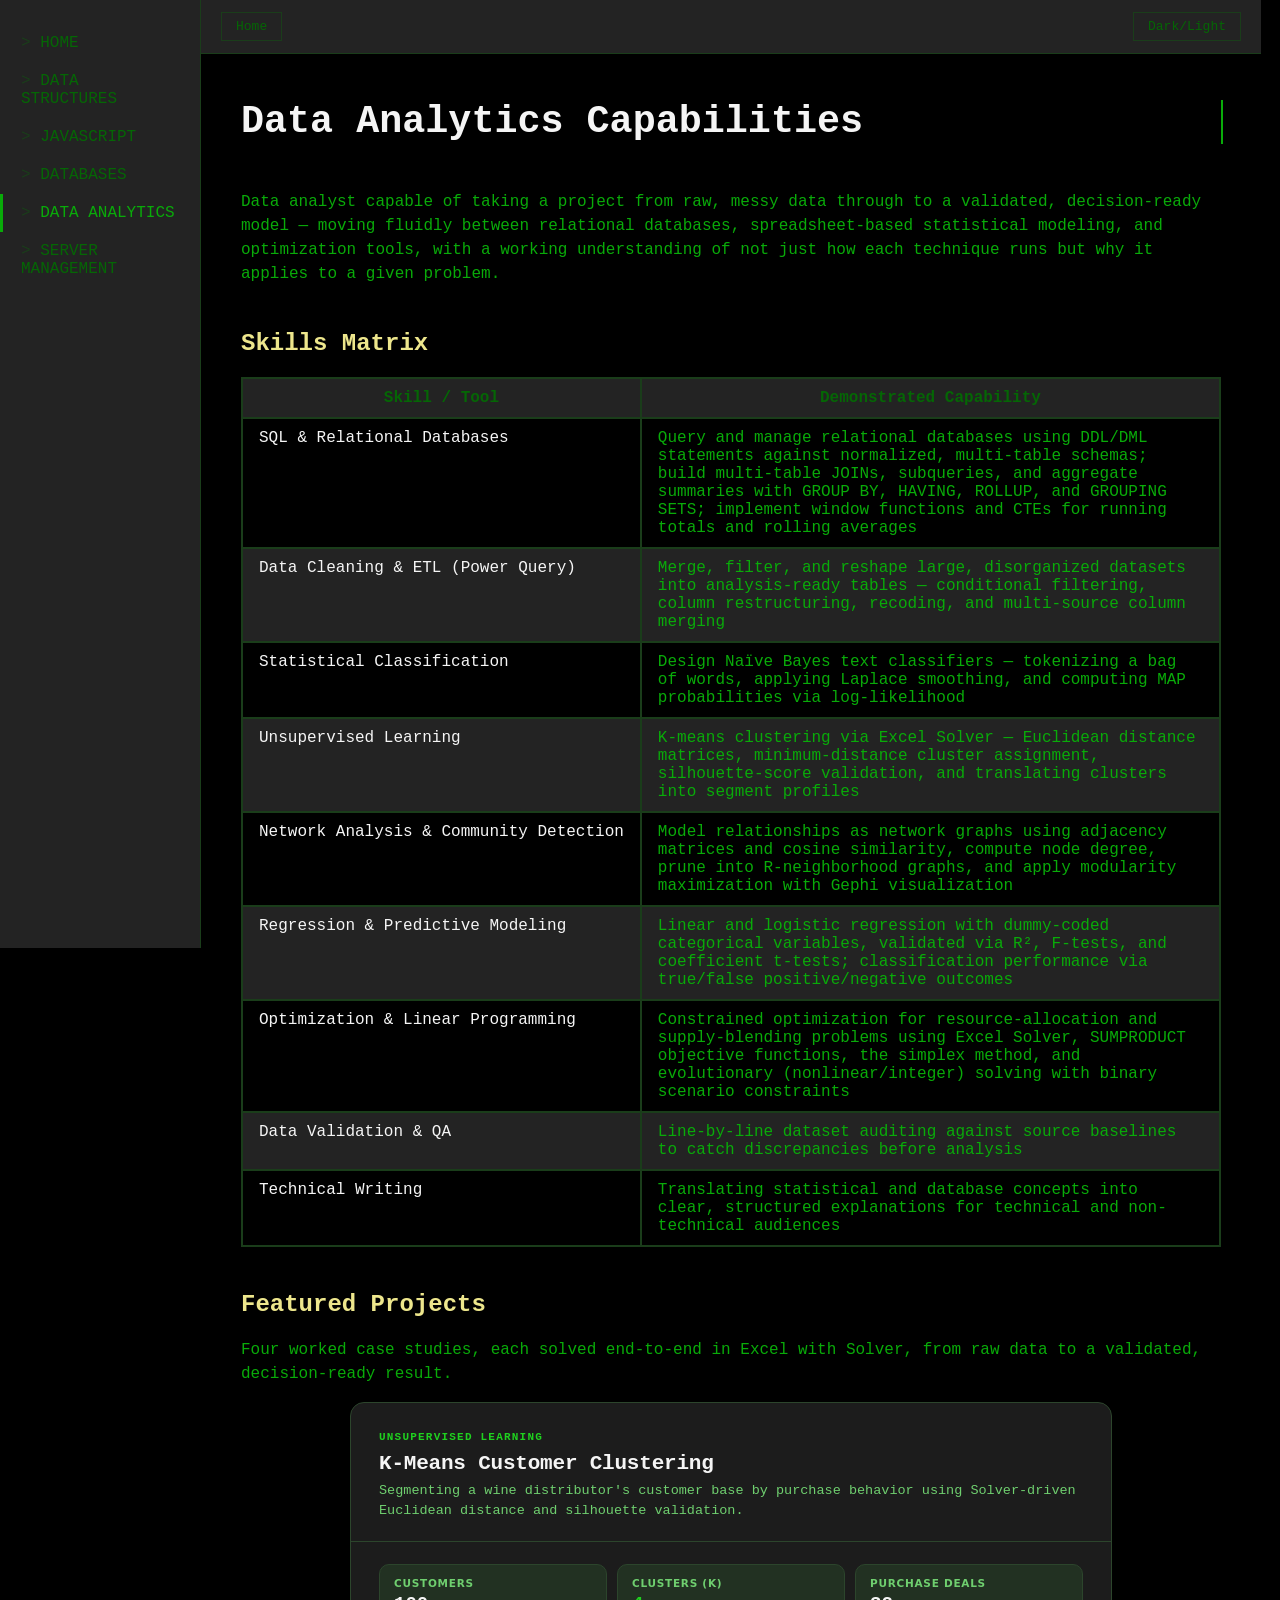
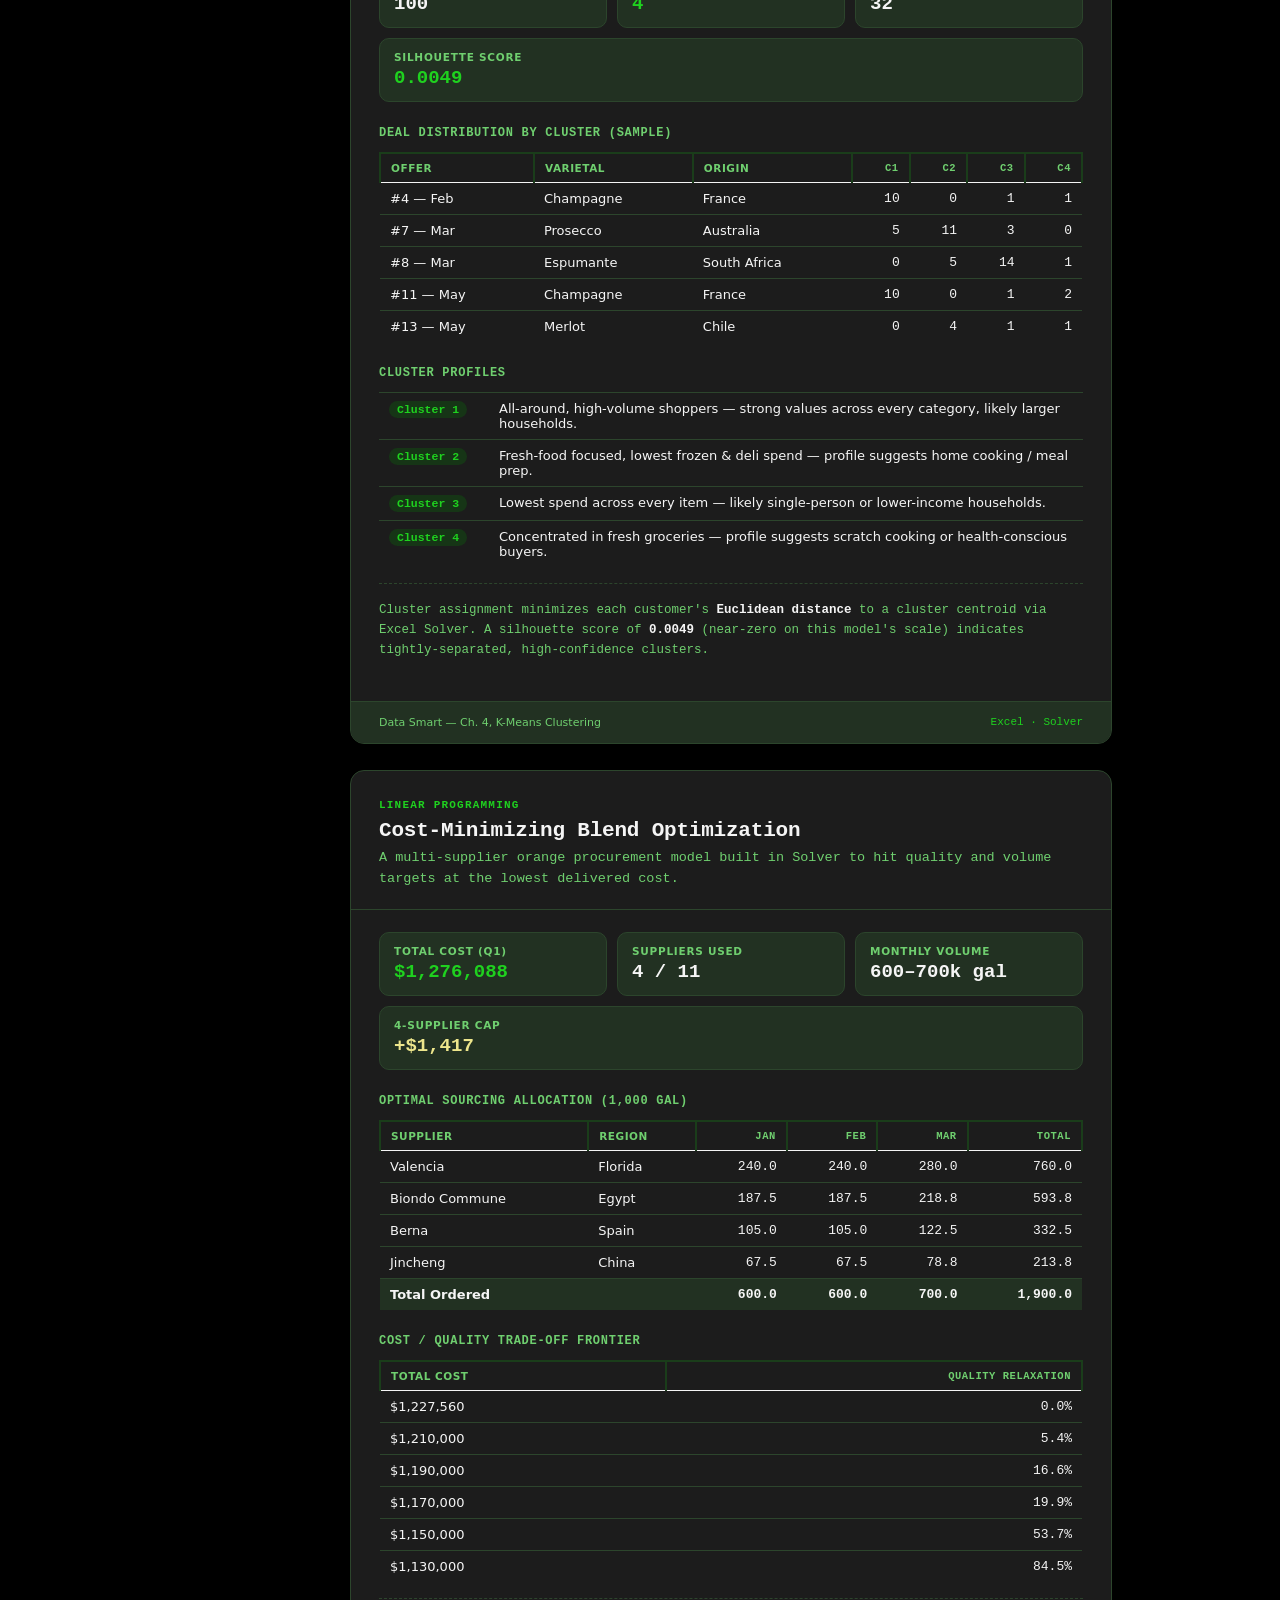
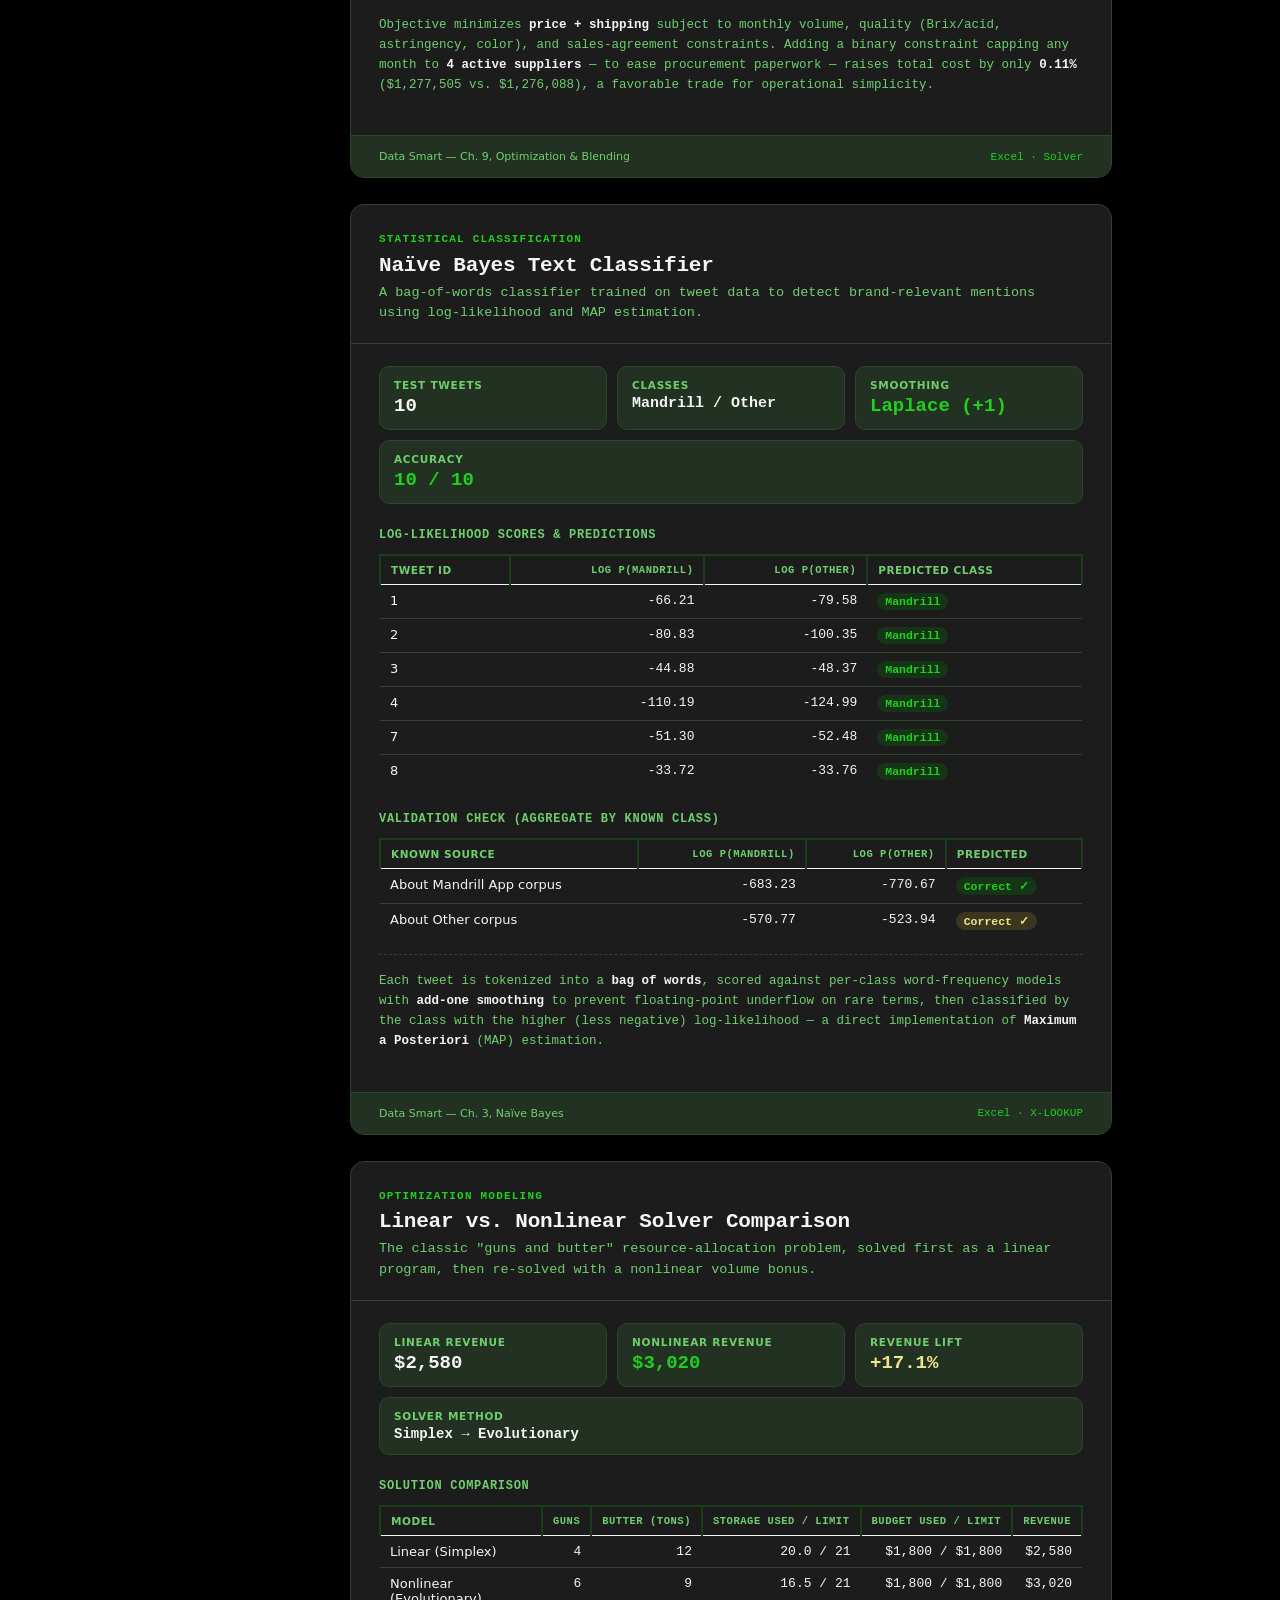
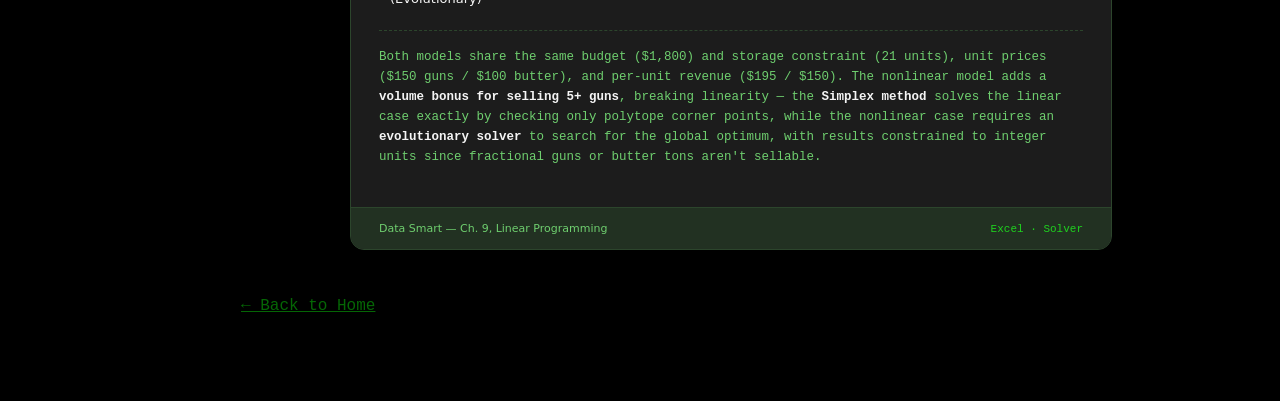
==== commit 2ab52af7: "fixed underline on h2" ====
--- a/data-analytics-capabilities.html
+++ b/data-analytics-capabilities.html
@@ -127,7 +127,6 @@
   color: var(--temp);
   font-family: var(--mono);
   text-align: left;
-  text-decoration: underline;
 }
 
 p {
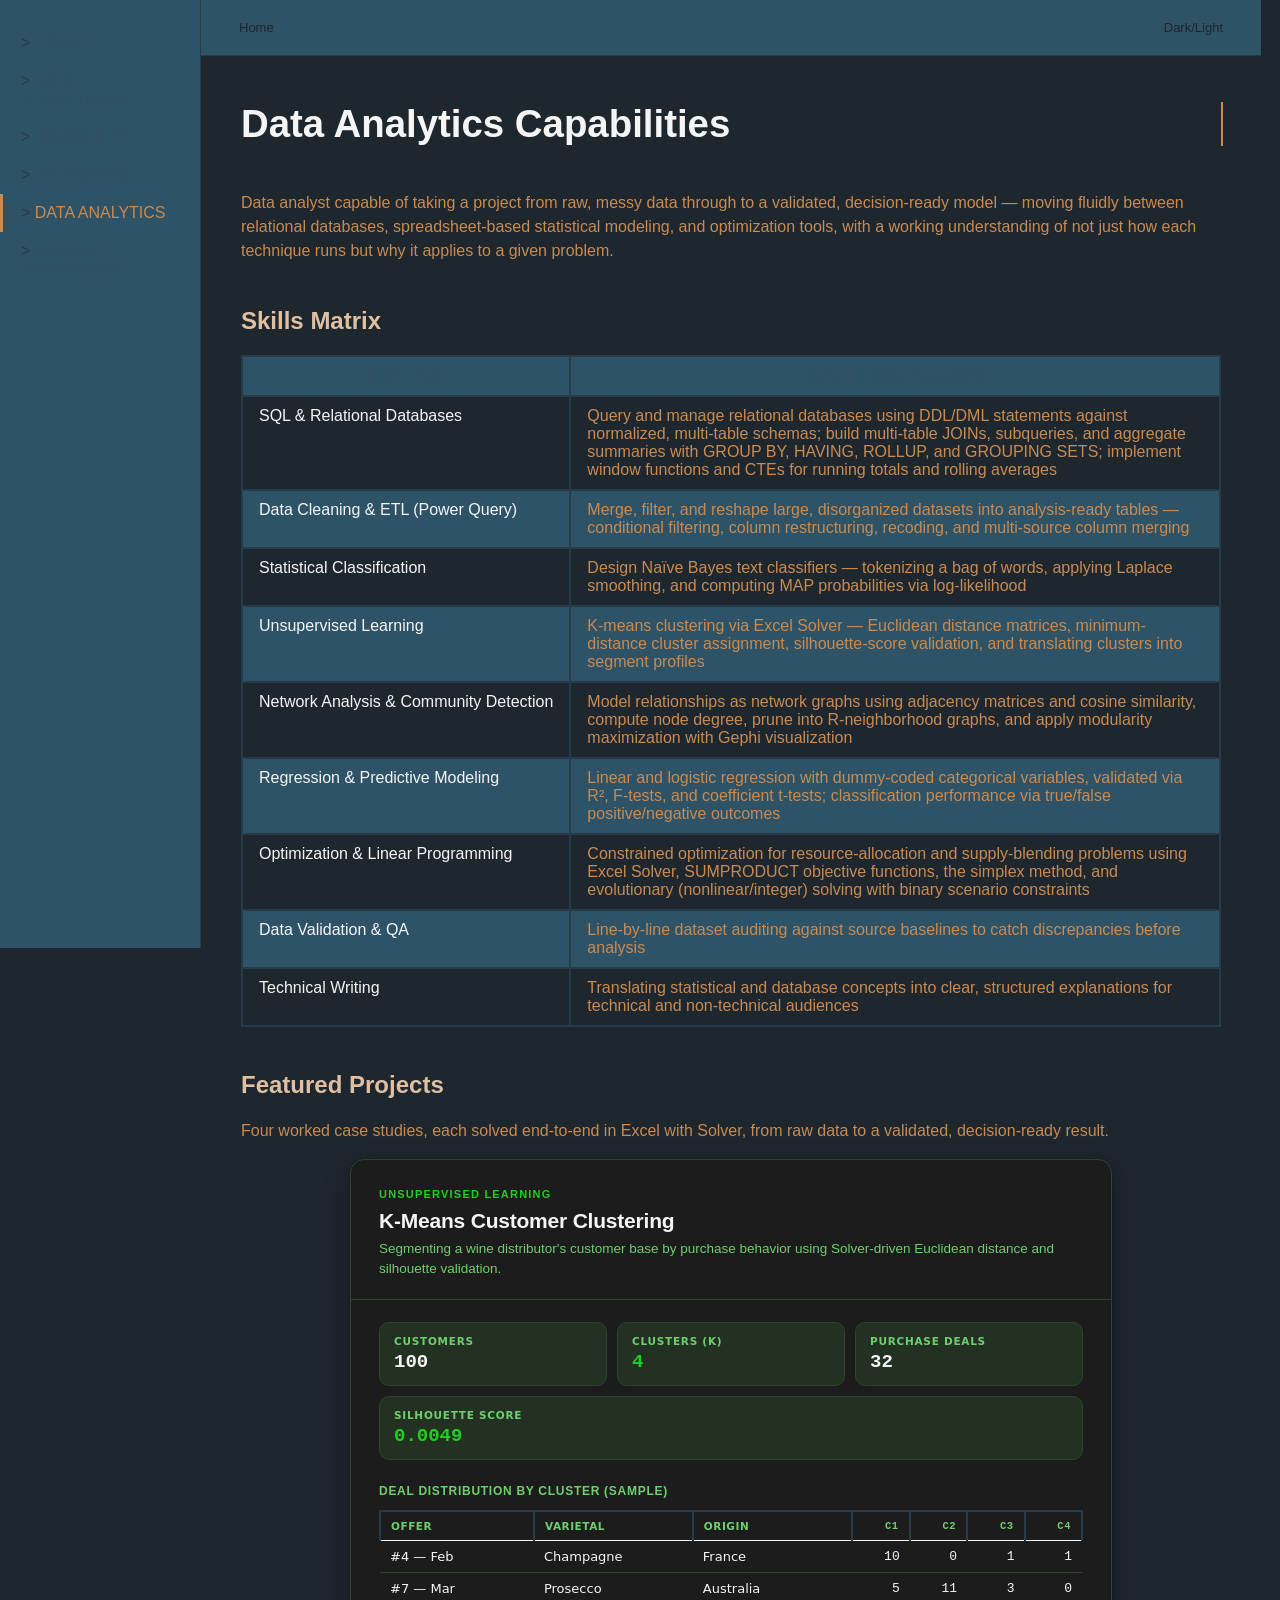
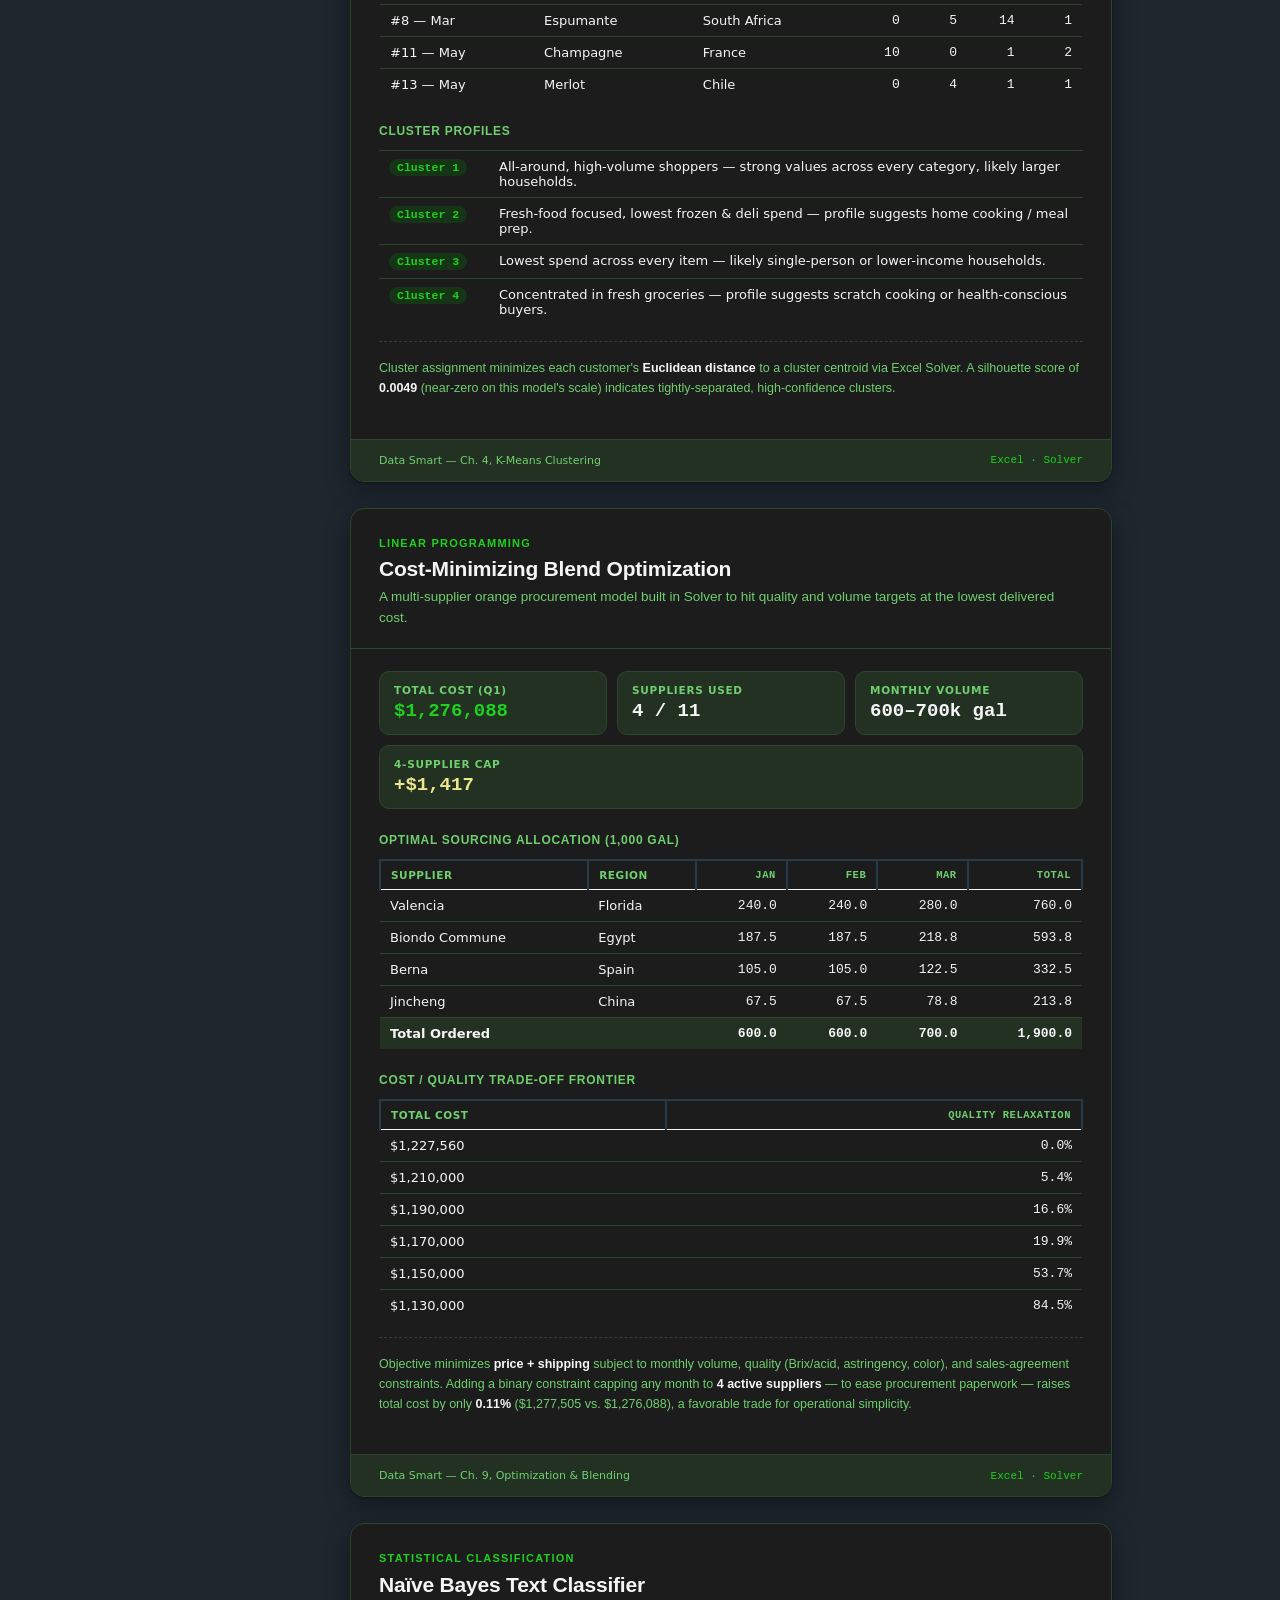
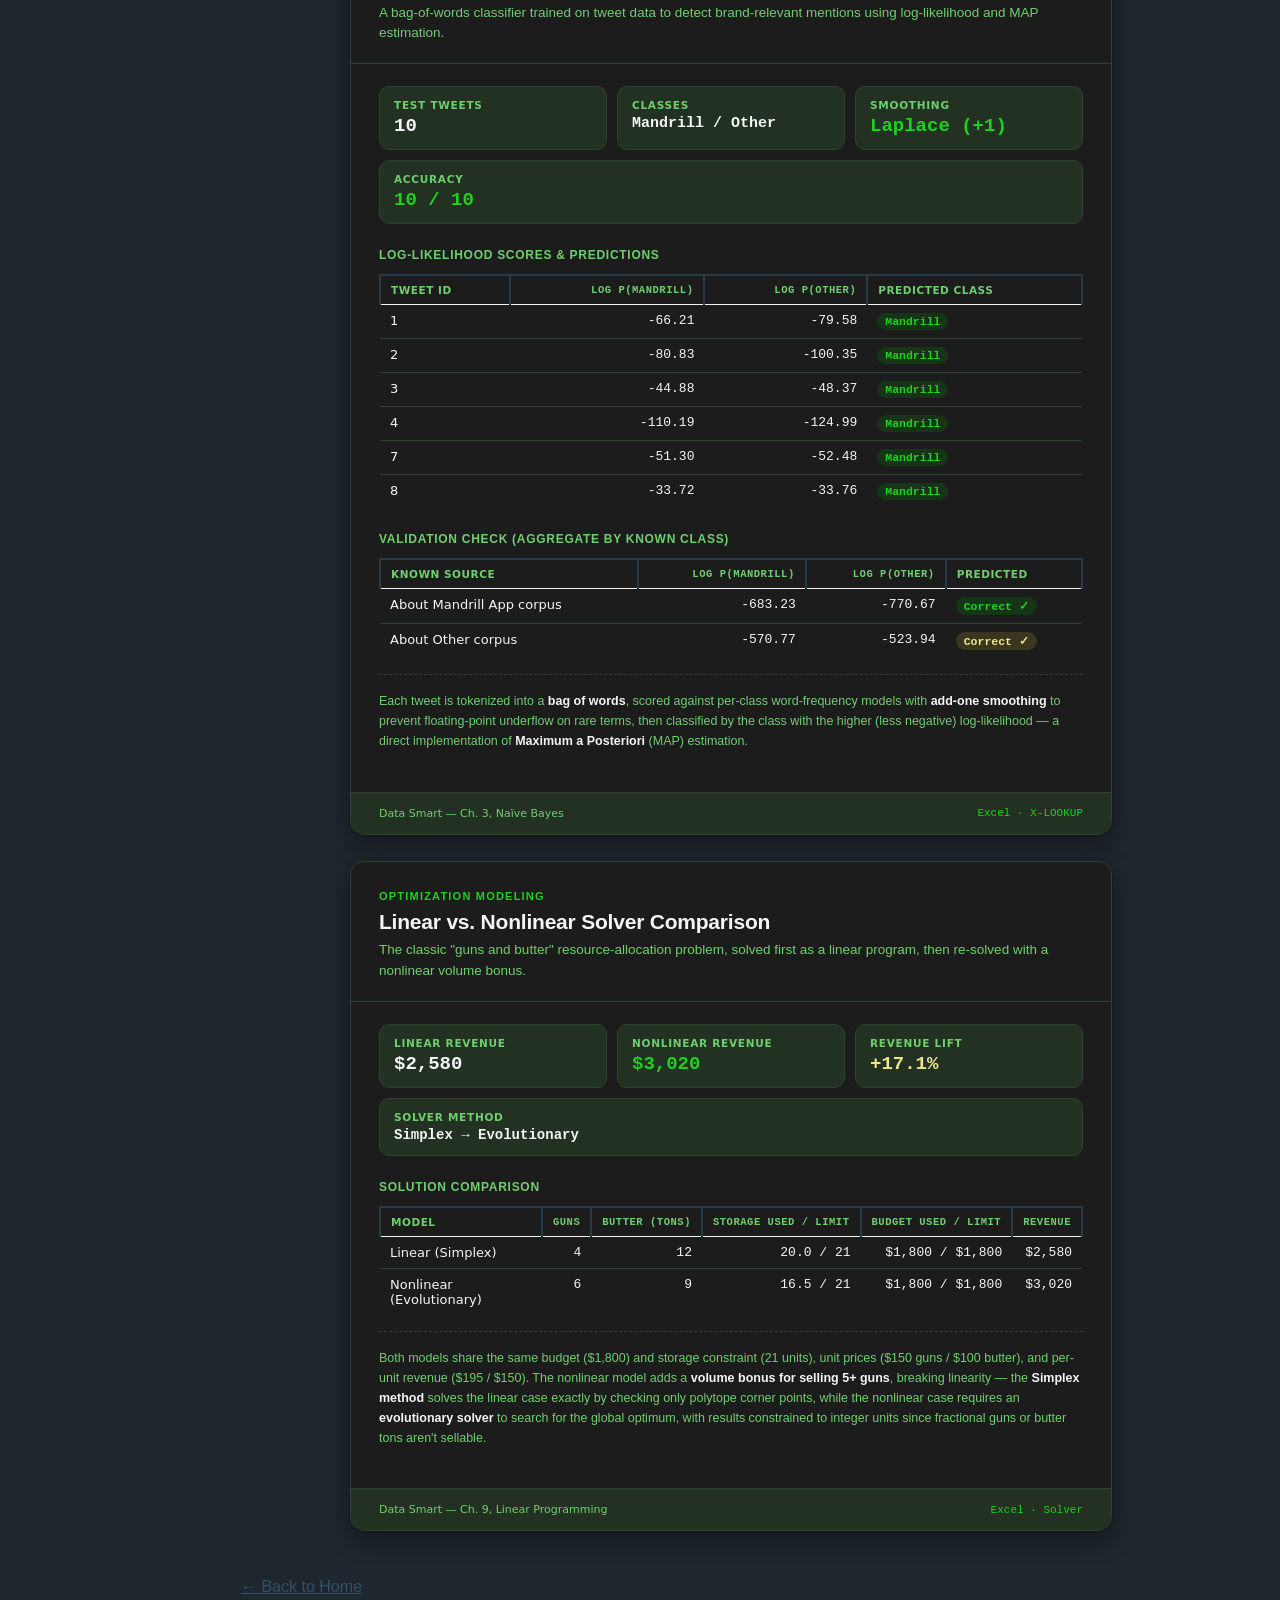
==== commit 67217831: "changed css for more professional look and created stylesheet linked all pages to reference it chang" ====
--- a/data-analytics-capabilities.html
+++ b/data-analytics-capabilities.html
@@ -2,414 +2,9 @@
 <html lang="en">
 <head>
   <meta charset="UTF-8">
+  <meta name="viewport" content="width=device-width, initial-scale=1.0">
   <title>Cam Mariotti — Data Analytics Capabilities</title>
-  <style>
-:root {
-  --bg: #000000;
-  --surface: #232323;
-  --text: #09ab09;
-  --mono: 'Courier New', monospace;
-  --accent: whitesmoke;
-  --muted: #056605;
-  --border: #1a3d1a;
-  --altbg: var(--accent);
-  --alttext: var(--bg);
-  --altaccent: var(--text);
-  --temp: rgb(237, 230, 140);
-}
-
-body {
-  display: flex;
-  background: var(--bg);
-  color: var(--text);
-  font-family: var(--mono);
-  margin: 0;
-}
-
-body.light-mode {
-  --temp:   #035603;
-  --bg:     var(--altbg);
-  --text:   var(--alttext);
-  --accent: var(--altaccent);
-  --surface: #e0e0e0;
-  --border:  #999999;
-  --muted:   #333333;
-}
-
-nav {
-  width: 200px;
-  min-width: 200px;
-  background: var(--surface);
-  border-right: 1px solid var(--border);
-  position: sticky;
-  top: 0;
-  height: 100vh;
-  display: flex;
-  flex-direction: column;
-  padding: 24px 0;
-}
-
-nav a {
-  display: block;
-  padding: 10px 18px;
-  color: var(--muted);
-  text-decoration: none;
-  border-left: 3px solid transparent;
-}
-
-nav a::before {
-  content: '> ';
-  color: var(--border);
-}
-
-nav a:hover {
-  color: var(--accent);
-  border-left: 3px solid var(--accent);
-}
-
-nav a.active {
-  color: var(--text);
-  border-left: 3px solid var(--text);
-}
-
-main {
-  flex: 1;
-  padding: 0 40px 60px;
-  max-width: 980px;
-}
-
-#top-nav {
-  display: flex;
-  gap: 10px;
-  padding: 12px 20px;
-  margin: 0 -40px 20px;
-  background: var(--surface);
-  border-bottom: 1px solid var(--border);
-  align-items: center;
-}
-
-#top-nav button {
-  background: transparent;
-  color: var(--muted);
-  border: 1px solid var(--border);
-  font-family: var(--mono);
-  font-size: 13px;
-  padding: 6px 14px;
-  cursor: pointer;
-}
-
-#top-nav button:hover {
-  color: var(--accent);
-  border-color: var(--accent);
-}
-
-#btn-toggle {
-  margin-left: auto;
-}
-
-h1 {
-  display: inline-block;
-  color: var(--accent);
-  font-family: var(--mono);
-  font-size: 2.4em;
-  font-weight: bold;
-  overflow: hidden;
-  white-space: nowrap;
-  border-right: 2px solid var(--text);
-  width: 0;
-  animation: typing 1.6s steps(28) forwards, blink 0.7s step-end infinite;
-}
-
-@keyframes typing { from { width: 0; } to { width: 100%; } }
-@keyframes blink { 0%, 100% { border-color: var(--text); } 50% { border-color: transparent; } }
-
-h2, h3 {
-  color: var(--temp);
-  font-family: var(--mono);
-  text-align: left;
-}
-
-p {
-  opacity: 0;
-  animation: fadein 1s ease forwards;
-  animation-delay: 0.3s;
-  color: var(--text);
-  font-family: var(--mono);
-  line-height: 1.5;
-}
-
-@keyframes fadein { from { opacity: 0; } to { opacity: 1; } }
-
-table {
-  width: 100%;
-  border-collapse: collapse;
-  text-align: left;
-  margin-bottom: 30px;
-}
-
-th, td {
-  padding: 10px 16px;
-  border: 2px solid var(--border);
-  vertical-align: top;
-}
-
-th {
-  background: var(--surface);
-  color: var(--muted);
-  text-align: center;
-}
-
-tbody tr:nth-child(even) {
-  background: var(--surface);
-}
-
-td.tag {
-  white-space: nowrap;
-  color: var(--accent);
-}
-
-code, pre {
-  font-family: var(--mono);
-}
-
-pre {
-  background: var(--surface);
-  border: 1px solid var(--border);
-  padding: 14px 18px;
-  overflow-x: auto;
-  color: var(--accent);
-  font-size: 0.9em;
-}
-
-.section {
-  margin-bottom: 44px;
-}
-
-ul.capability-list {
-  list-style: none;
-  padding: 0;
-  margin: 0 0 30px;
-}
-
-ul.capability-list li {
-  position: relative;
-  padding: 8px 0 8px 24px;
-  color: var(--text);
-  line-height: 1.5;
-  border-bottom: 1px solid var(--border);
-}
-
-ul.capability-list li::before {
-  content: '>';
-  position: absolute;
-  left: 0;
-  color: var(--muted);
-}
-
-.evidence {
-  font-size: 0.85em;
-  color: var(--muted);
-}
-
-a { color: var(--muted); text-decoration: underline; }
-a:hover { color: var(--accent); text-decoration: none; }
-a:visited { color: #FDE992; }
-
-/* ---- Featured project cards (imported from standalone case-study docs) ---- */
-@import url('https://fonts.googleapis.com/css2?family=Manrope:wght@500;700;800&family=IBM+Plex+Mono:wght@400;500;600&display=swap');
-
-.project-wrap {
-  margin: 0 0 26px;
-}
-
-.cm-card {
-  --ink: whitesmoke;
-  --ink-soft: #6fcf6f;
-  --paper: #1c1c1c;
-  --line: #2c452c;
-  --wash: #223122;
-  --accent2: #1fd11f;
-  --accent2-soft: #163516;
-  --gold: rgb(237, 230, 140);
-  --gold-soft: #3a3620;
-  font-family: 'Manrope', system-ui, -apple-system, sans-serif;
-  color: var(--ink);
-  background: var(--paper);
-  border: 1px solid var(--line);
-  border-radius: 14px;
-  max-width: 760px;
-  margin: 0 auto;
-  overflow: hidden;
-  box-shadow: 0 1px 2px rgba(0,0,0,0.3), 0 8px 24px rgba(0,0,0,0.35);
-}
-
-body.light-mode .cm-card {
-  --ink: #16293a;
-  --ink-soft: #56697a;
-  --paper: #ffffff;
-  --line: #dfe6ec;
-  --wash: #f3f6f9;
-  --accent2: #0e6e5c;
-  --accent2-soft: #e4f2ee;
-  --gold: #a8710f;
-  --gold-soft: #f8eedd;
-  box-shadow: 0 1px 2px rgba(22,41,58,0.04), 0 8px 24px rgba(22,41,58,0.06);
-}
-.cm-eyebrow {
-  text-transform: uppercase;
-  letter-spacing: 0.11em;
-  font-size: 11px;
-  font-weight: 700;
-  color: var(--accent2);
-  margin: 0 0 6px;
-}
-.cm-head {
-  padding: 26px 28px 20px;
-  border-bottom: 1px solid var(--line);
-}
-.cm-title {
-  font-size: 21px;
-  font-weight: 800;
-  margin: 0 0 6px;
-  letter-spacing: -0.01em;
-  color: var(--ink);
-  text-decoration: none;
-  text-align: left;
-  animation: none;
-  border-right: none;
-  width: auto;
-  display: block;
-}
-.cm-sub {
-  font-size: 13.5px;
-  color: var(--ink-soft);
-  margin: 0;
-  line-height: 1.5;
-  opacity: 1;
-  animation: none;
-  background: transparent;
-}
-.cm-body { padding: 22px 28px 28px; }
-.cm-kpis {
-  display: flex;
-  gap: 10px;
-  flex-wrap: wrap;
-  margin-bottom: 22px;
-}
-.cm-kpi {
-  flex: 1 1 140px;
-  background: var(--wash);
-  border: 1px solid var(--line);
-  border-radius: 10px;
-  padding: 12px 14px;
-}
-.cm-kpi-label {
-  font-size: 10.5px;
-  text-transform: uppercase;
-  letter-spacing: 0.07em;
-  color: var(--ink-soft);
-  font-weight: 700;
-  margin-bottom: 4px;
-}
-.cm-kpi-value {
-  font-family: 'IBM Plex Mono', ui-monospace, monospace;
-  font-size: 19px;
-  font-weight: 600;
-  color: var(--ink);
-}
-.cm-kpi-value.accent { color: var(--accent2); }
-.cm-kpi-value.gold { color: var(--gold); }
-.cm-section-label {
-  font-size: 12px;
-  font-weight: 700;
-  text-transform: uppercase;
-  letter-spacing: 0.06em;
-  color: var(--ink-soft);
-  margin: 0 0 10px;
-  text-align: left;
-  background: transparent;
-  text-decoration: none;
-}
-.cm-card table.cm-table {
-  width: 100%;
-  border-collapse: collapse;
-  font-size: 13px;
-  margin-bottom: 6px;
-  text-align: left;
-}
-.cm-card table.cm-table th {
-  text-align: left;
-  font-size: 10.5px;
-  text-transform: uppercase;
-  letter-spacing: 0.05em;
-  color: var(--ink-soft);
-  font-weight: 700;
-  padding: 8px 10px;
-  border-bottom: 1.5px solid var(--ink);
-  white-space: nowrap;
-  background: transparent;
-}
-.cm-card table.cm-table td {
-  padding: 8px 10px;
-  border-bottom: 1px solid var(--line);
-  border: 1px solid var(--line);
-  border-left: none;
-  border-right: none;
-  vertical-align: top;
-}
-.cm-card table.cm-table td.num, .cm-card table.cm-table th.num {
-  font-family: 'IBM Plex Mono', ui-monospace, monospace;
-  text-align: right;
-  white-space: nowrap;
-}
-.cm-card table.cm-table tr:last-child td { border-bottom: none; }
-.cm-card table.cm-table tr.total td {
-  font-weight: 700;
-  background: var(--wash);
-}
-.cm-card table.cm-table tbody tr:nth-child(even) { background: transparent; }
-.cm-pill {
-  display: inline-block;
-  font-family: 'IBM Plex Mono', ui-monospace, monospace;
-  font-size: 11.5px;
-  font-weight: 600;
-  padding: 2px 8px;
-  border-radius: 999px;
-  background: var(--accent2-soft);
-  color: var(--accent2);
-}
-.cm-pill.gold { background: var(--gold-soft); color: var(--gold); }
-.cm-note {
-  font-size: 12.5px;
-  color: var(--ink-soft);
-  line-height: 1.6;
-  margin-top: 16px;
-  padding-top: 16px;
-  border-top: 1px dashed var(--line);
-  opacity: 1;
-  animation: none;
-  background: transparent;
-}
-.cm-note b { color: var(--ink); }
-.cm-foot {
-  padding: 14px 28px;
-  background: var(--wash);
-  border-top: 1px solid var(--line);
-  font-size: 11px;
-  color: var(--ink-soft);
-  display: flex;
-  justify-content: space-between;
-  align-items: center;
-}
-.cm-foot span.tag {
-  font-family: 'IBM Plex Mono', ui-monospace, monospace;
-  color: var(--accent2);
-}
-@media (max-width: 480px) {
-  .cm-head, .cm-body { padding-left: 18px; padding-right: 18px; }
-  .cm-kpi { flex: 1 1 100%; }
-}
-  </style>
+  <link rel="stylesheet" href="styles.css">
 
   <script src="https://code.jquery.com/jquery-3.7.1.min.js"></script>
 
--- a/styles.css
+++ b/styles.css
@@ -0,0 +1,408 @@
+:root {
+  --bg: #1E262E;
+  --surface: #2E5266;
+  --text: #C98B52;
+  --mono: 'Arial', monospace;
+  --accent: whitesmoke;
+  --muted: #2E5266;
+  --border: #263C4A;
+  --altbg: var(--accent);
+  --alttext: var(--bg);
+  --altaccent: var(--text);
+  --temp: #DFC0A2;
+  --ocean: #2E5266;
+  --clay: #C98B52;
+}
+
+body {
+  display: flex;
+  background: var(--bg);
+  color: var(--text);
+  font-family: var(--mono);
+  margin: 0;
+}
+
+body.light-mode {
+  --temp:   #F5F5F2;
+  --bg:     var(--altbg);
+  --text:   var(--alttext);
+  --accent: var(--altaccent);
+  --surface: #DFC0A2;
+  --border:  #C98B52;
+  --muted:   #2E5266;
+}
+
+nav {
+  width: 200px;
+  min-width: 200px;
+  background: var(--surface);
+  border-right: 1px solid var(--border);
+  position: sticky;
+  top: 0;
+  height: 100vh;
+  display: flex;
+  flex-direction: column;
+  padding: 24px 0;
+}
+
+nav a {
+  display: block;
+  padding: 10px 18px;
+  color: var(--muted);
+  text-decoration: none;
+  border-left: 3px solid transparent;
+}
+
+nav a::before {
+  content: '> ';
+  color: var(--border);
+}
+
+nav a:hover {
+  color: var(--accent);
+  border-left: 3px solid var(--accent);
+}
+
+nav a.active {
+  color: var(--text);
+  border-left: 3px solid var(--text);
+}
+
+main {
+  flex: 1;
+  padding: 0 40px 60px;
+  max-width: 980px;
+}
+
+#top-nav {
+  display: flex;
+  gap: 10px;
+  padding: 12px 20px;
+  margin: 0 -40px 20px;
+  background: var(--surface);
+  border-bottom: 1px solid var(--border);
+  align-items: center;
+}
+
+#top-nav button {
+  background: var(--ocean);
+  color: var(--bg);
+  border: none;
+  border-radius: 10px;
+  font-family: var(--mono);
+  font-size: 13px;
+  padding: 8px 18px;
+  cursor: pointer;
+  transition: background 0.2s ease, color 0.2s ease;
+}
+
+#top-nav button:hover {
+  color: var(--clay);
+}
+
+#btn-toggle {
+  margin-left: auto;
+}
+
+h1 {
+  display: inline-block;
+  color: var(--accent);
+  font-family: Arial, sans-serif;
+  font-size: 2.4em;
+  font-weight: bold;
+  overflow: hidden;
+  white-space: nowrap;
+  border-right: 2px solid var(--text);
+  width: 0;
+  animation: typing 1.6s steps(28) forwards, blink 0.7s step-end infinite;
+}
+
+@keyframes typing { from { width: 0; } to { width: 100%; } }
+@keyframes blink { 0%, 100% { border-color: var(--text); } 50% { border-color: transparent; } }
+
+h2, h3 {
+  color: var(--temp);
+  font-family: var(--mono);
+  text-align: left;
+}
+
+p {
+  opacity: 0;
+  animation: fadein 1s ease forwards;
+  animation-delay: 0.3s;
+  color: var(--text);
+  font-family: var(--mono);
+  line-height: 1.5;
+}
+
+@keyframes fadein { from { opacity: 0; } to { opacity: 1; } }
+
+table {
+  width: 100%;
+  border-collapse: collapse;
+  text-align: left;
+  margin-bottom: 30px;
+}
+
+th, td {
+  padding: 10px 16px;
+  border: 2px solid var(--border);
+  vertical-align: top;
+}
+
+th {
+  background: var(--surface);
+  color: var(--muted);
+  text-align: center;
+}
+
+tbody tr:nth-child(even) {
+  background: var(--surface);
+}
+
+td.tag {
+  white-space: nowrap;
+  color: var(--accent);
+}
+
+code, pre {
+  font-family: var(--mono);
+}
+
+pre {
+  background: var(--surface);
+  border: 1px solid var(--border);
+  padding: 14px 18px;
+  overflow-x: auto;
+  color: var(--accent);
+  font-size: 0.9em;
+}
+
+.section {
+  margin-bottom: 44px;
+}
+
+ul.capability-list {
+  list-style: none;
+  padding: 0;
+  margin: 0 0 30px;
+}
+
+ul.capability-list li {
+  position: relative;
+  padding: 8px 0 8px 24px;
+  color: var(--text);
+  line-height: 1.5;
+  border-bottom: 1px solid var(--border);
+}
+
+ul.capability-list li::before {
+  content: '>';
+  position: absolute;
+  left: 0;
+  color: var(--muted);
+}
+
+.evidence {
+  font-size: 0.85em;
+  color: var(--muted);
+}
+
+a { color: var(--muted); text-decoration: underline; }
+a:hover { color: var(--accent); text-decoration: none; }
+a:visited { color: #FDE992; }
+
+/* ---- Featured project cards (imported from standalone case-study docs) ---- */
+@import url('https://fonts.googleapis.com/css2?family=Manrope:wght@500;700;800&family=IBM+Plex+Mono:wght@400;500;600&display=swap');
+
+.project-wrap {
+  margin: 0 0 26px;
+}
+
+.cm-card {
+  --ink: whitesmoke;
+  --ink-soft: #6fcf6f;
+  --paper: #1c1c1c;
+  --line: #2c452c;
+  --wash: #223122;
+  --accent2: #1fd11f;
+  --accent2-soft: #163516;
+  --gold: rgb(237, 230, 140);
+  --gold-soft: #3a3620;
+  font-family: 'Manrope', system-ui, -apple-system, sans-serif;
+  color: var(--ink);
+  background: var(--paper);
+  border: 1px solid var(--line);
+  border-radius: 14px;
+  max-width: 760px;
+  margin: 0 auto;
+  overflow: hidden;
+  box-shadow: 0 1px 2px rgba(0,0,0,0.3), 0 8px 24px rgba(0,0,0,0.35);
+}
+
+body.light-mode .cm-card {
+  --ink: #16293a;
+  --ink-soft: #56697a;
+  --paper: #ffffff;
+  --line: #dfe6ec;
+  --wash: #f3f6f9;
+  --accent2: #0e6e5c;
+  --accent2-soft: #e4f2ee;
+  --gold: #a8710f;
+  --gold-soft: #f8eedd;
+  box-shadow: 0 1px 2px rgba(22,41,58,0.04), 0 8px 24px rgba(22,41,58,0.06);
+}
+.cm-eyebrow {
+  text-transform: uppercase;
+  letter-spacing: 0.11em;
+  font-size: 11px;
+  font-weight: 700;
+  color: var(--accent2);
+  margin: 0 0 6px;
+}
+.cm-head {
+  padding: 26px 28px 20px;
+  border-bottom: 1px solid var(--line);
+}
+.cm-title {
+  font-size: 21px;
+  font-weight: 800;
+  margin: 0 0 6px;
+  letter-spacing: -0.01em;
+  color: var(--ink);
+  text-decoration: none;
+  text-align: left;
+  animation: none;
+  border-right: none;
+  width: auto;
+  display: block;
+}
+.cm-sub {
+  font-size: 13.5px;
+  color: var(--ink-soft);
+  margin: 0;
+  line-height: 1.5;
+  opacity: 1;
+  animation: none;
+  background: transparent;
+}
+.cm-body { padding: 22px 28px 28px; }
+.cm-kpis {
+  display: flex;
+  gap: 10px;
+  flex-wrap: wrap;
+  margin-bottom: 22px;
+}
+.cm-kpi {
+  flex: 1 1 140px;
+  background: var(--wash);
+  border: 1px solid var(--line);
+  border-radius: 10px;
+  padding: 12px 14px;
+}
+.cm-kpi-label {
+  font-size: 10.5px;
+  text-transform: uppercase;
+  letter-spacing: 0.07em;
+  color: var(--ink-soft);
+  font-weight: 700;
+  margin-bottom: 4px;
+}
+.cm-kpi-value {
+  font-family: 'IBM Plex Mono', ui-monospace, monospace;
+  font-size: 19px;
+  font-weight: 600;
+  color: var(--ink);
+}
+.cm-kpi-value.accent { color: var(--accent2); }
+.cm-kpi-value.gold { color: var(--gold); }
+.cm-section-label {
+  font-size: 12px;
+  font-weight: 700;
+  text-transform: uppercase;
+  letter-spacing: 0.06em;
+  color: var(--ink-soft);
+  margin: 0 0 10px;
+  text-align: left;
+  background: transparent;
+  text-decoration: none;
+}
+.cm-card table.cm-table {
+  width: 100%;
+  border-collapse: collapse;
+  font-size: 13px;
+  margin-bottom: 6px;
+  text-align: left;
+}
+.cm-card table.cm-table th {
+  text-align: left;
+  font-size: 10.5px;
+  text-transform: uppercase;
+  letter-spacing: 0.05em;
+  color: var(--ink-soft);
+  font-weight: 700;
+  padding: 8px 10px;
+  border-bottom: 1.5px solid var(--ink);
+  white-space: nowrap;
+  background: transparent;
+}
+.cm-card table.cm-table td {
+  padding: 8px 10px;
+  border-bottom: 1px solid var(--line);
+  border: 1px solid var(--line);
+  border-left: none;
+  border-right: none;
+  vertical-align: top;
+}
+.cm-card table.cm-table td.num, .cm-card table.cm-table th.num {
+  font-family: 'IBM Plex Mono', ui-monospace, monospace;
+  text-align: right;
+  white-space: nowrap;
+}
+.cm-card table.cm-table tr:last-child td { border-bottom: none; }
+.cm-card table.cm-table tr.total td {
+  font-weight: 700;
+  background: var(--wash);
+}
+.cm-card table.cm-table tbody tr:nth-child(even) { background: transparent; }
+.cm-pill {
+  display: inline-block;
+  font-family: 'IBM Plex Mono', ui-monospace, monospace;
+  font-size: 11.5px;
+  font-weight: 600;
+  padding: 2px 8px;
+  border-radius: 999px;
+  background: var(--accent2-soft);
+  color: var(--accent2);
+}
+.cm-pill.gold { background: var(--gold-soft); color: var(--gold); }
+.cm-note {
+  font-size: 12.5px;
+  color: var(--ink-soft);
+  line-height: 1.6;
+  margin-top: 16px;
+  padding-top: 16px;
+  border-top: 1px dashed var(--line);
+  opacity: 1;
+  animation: none;
+  background: transparent;
+}
+.cm-note b { color: var(--ink); }
+.cm-foot {
+  padding: 14px 28px;
+  background: var(--wash);
+  border-top: 1px solid var(--line);
+  font-size: 11px;
+  color: var(--ink-soft);
+  display: flex;
+  justify-content: space-between;
+  align-items: center;
+}
+.cm-foot span.tag {
+  font-family: 'IBM Plex Mono', ui-monospace, monospace;
+  color: var(--accent2);
+}
+@media (max-width: 480px) {
+  .cm-head, .cm-body { padding-left: 18px; padding-right: 18px; }
+  .cm-kpi { flex: 1 1 100%; }
+}
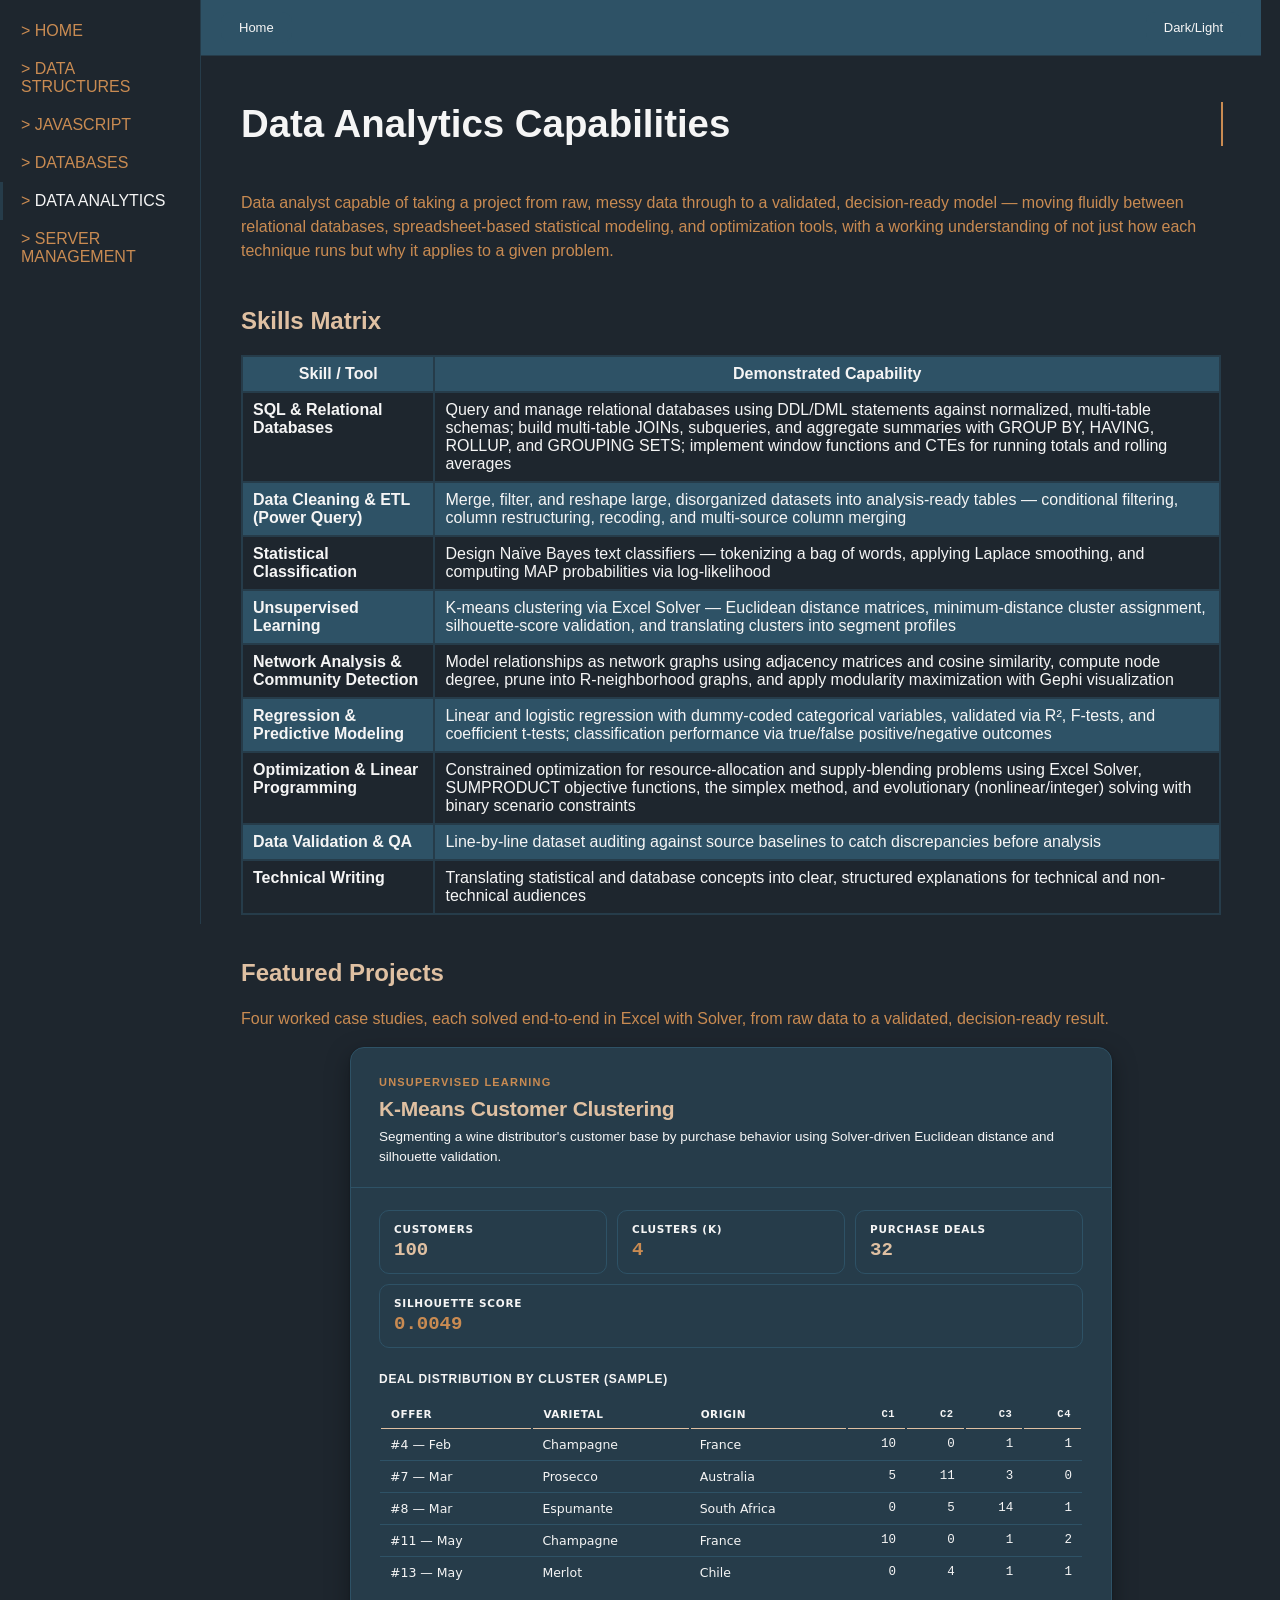
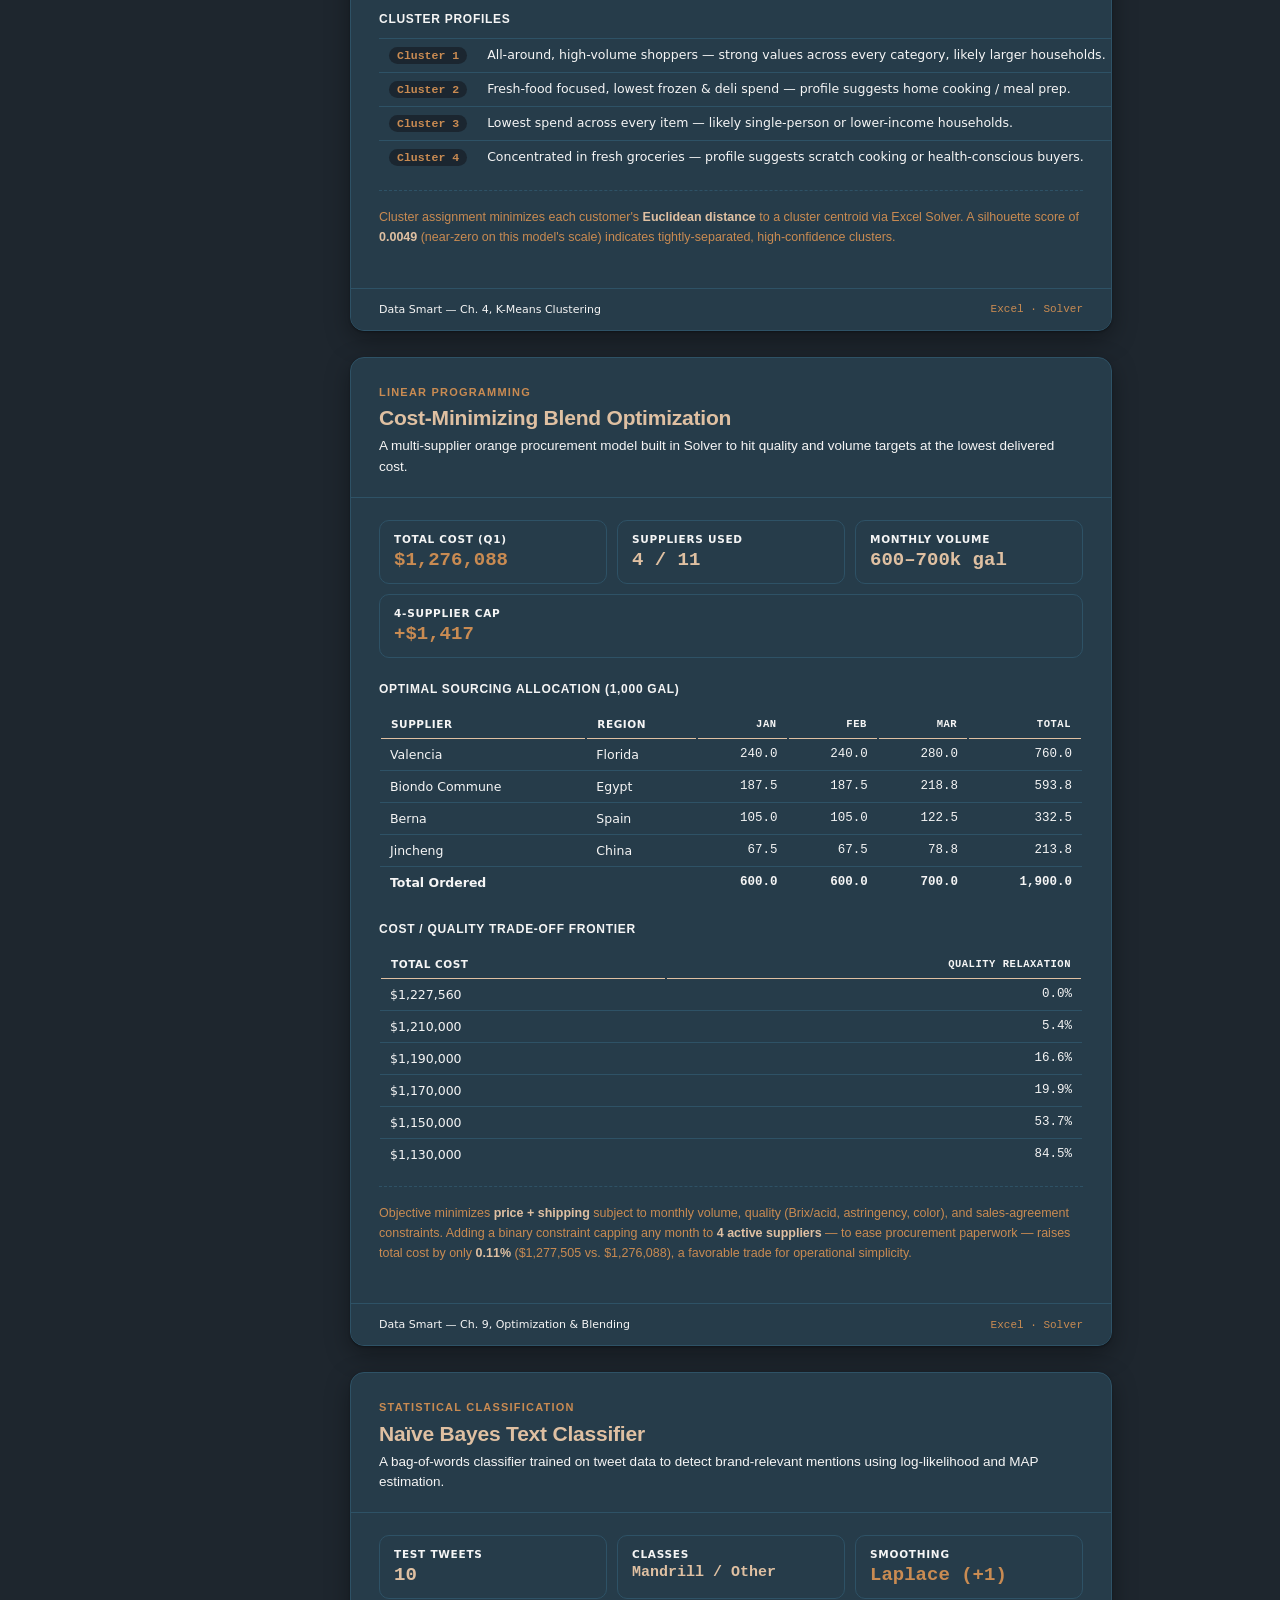
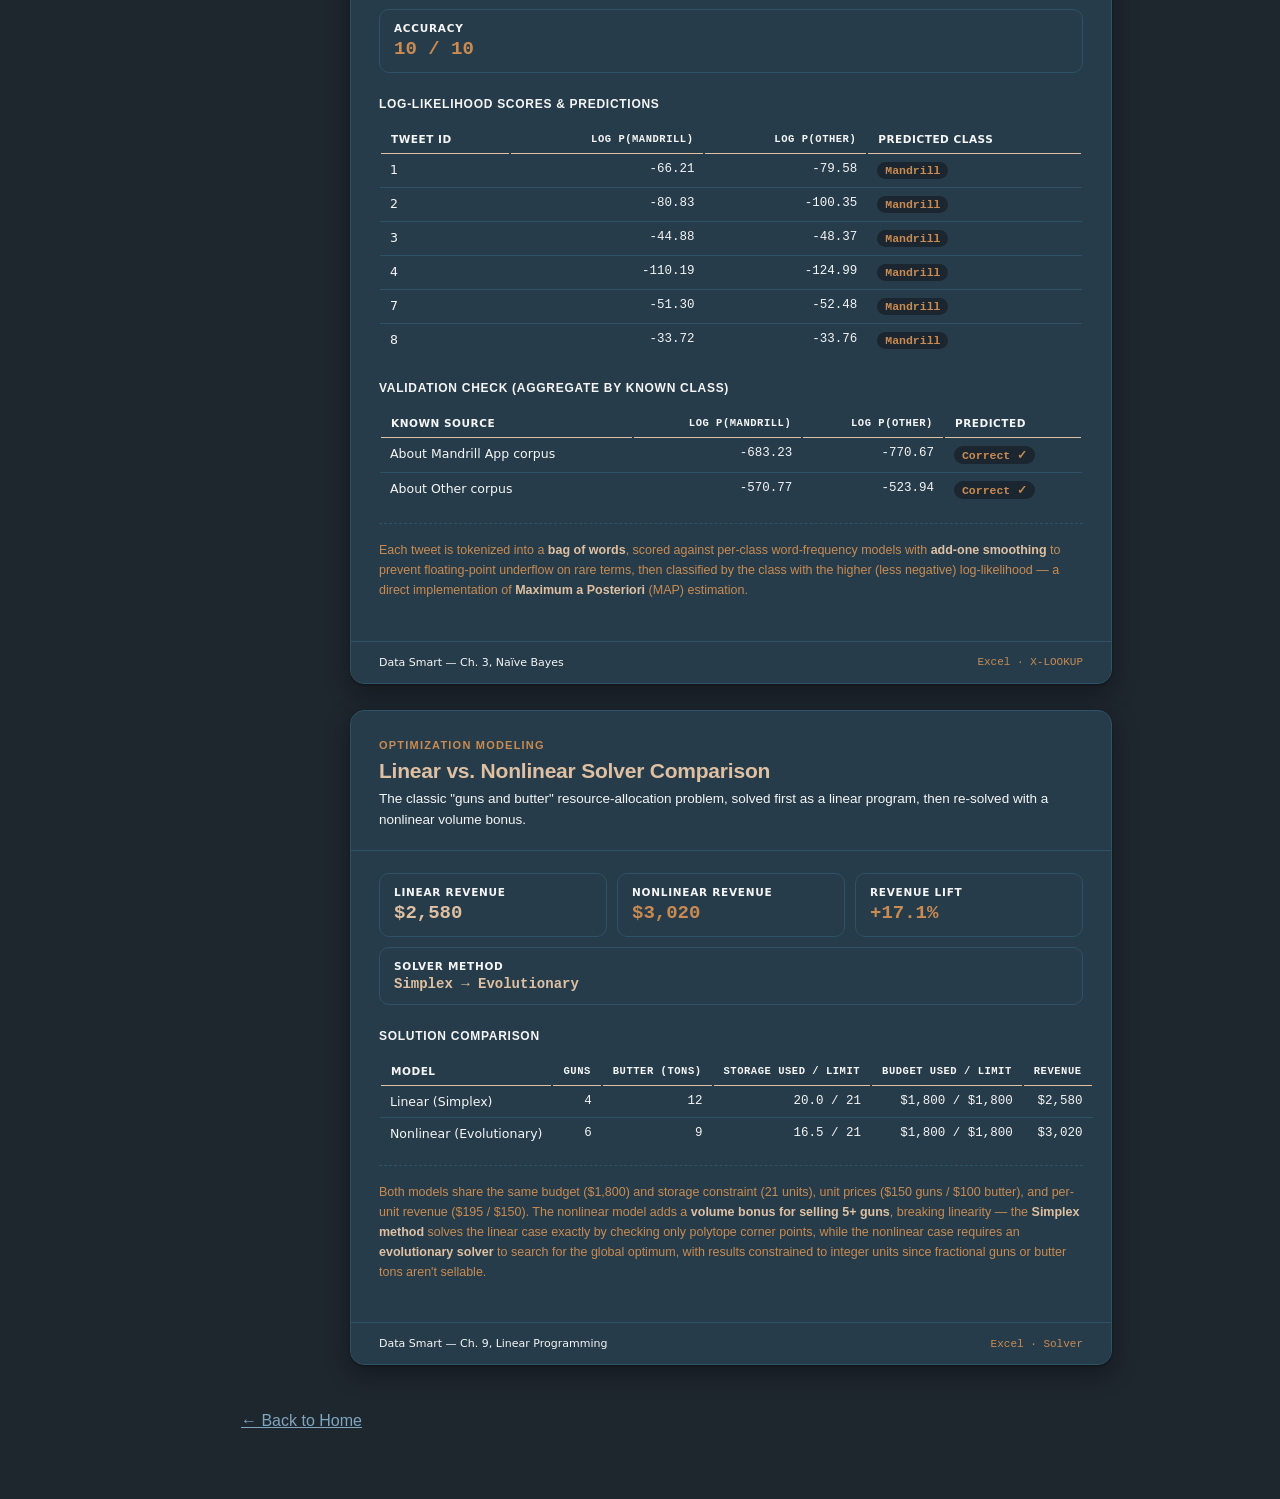
==== commit 3baa6412: "finalized CSS" ====
--- a/data-analytics-capabilities.html
+++ b/data-analytics-capabilities.html
@@ -47,7 +47,7 @@
 
     <div class="section">
       <h2>Skills Matrix</h2>
-      <table>
+      <table class="responsive">
         <thead>
           <tr>
             <th>Skill / Tool</th>
--- a/styles.css
+++ b/styles.css
@@ -1,21 +1,26 @@
+
+/* ---- Featured project cards (imported from standalone case-study docs) ---- */
+@import url('https://fonts.googleapis.com/css2?family=Manrope:wght@500;700;800&family=IBM+Plex+Mono:wght@400;500;600&display=swap');
+
 :root {
   --bg: #1E262E;
+  --heading: #DFC0A2;
   --surface: #2E5266;
-  --text: #C98B52;
+  --text:    #C98B52;
   --mono: 'Arial', monospace;
-  --accent: whitesmoke;
-  --muted: #2E5266;
-  --border: #263C4A;
-  --altbg: var(--accent);
-  --alttext: var(--bg);
-  --altaccent: var(--text);
-  --temp: #DFC0A2;
-  --ocean: #2E5266;
-  --clay: #C98B52;
+  --accent:  whitesmoke;
+  --muted:   #7fa6bf;
+  --border:  #263C4A;
+  --temp:    #DFC0A2;
+  --ocean:   #2E5266;
+  --clay:    #C98B52;
+  --ocean-soft: #263C4A;
+  --clay-soft:  #DFC0A2;
 }
 
 body {
   display: flex;
+  flex-direction: column;
   background: var(--bg);
   color: var(--text);
   font-family: var(--mono);
@@ -23,62 +28,94 @@
 }
 
 body.light-mode {
-  --temp:   #F5F5F2;
-  --bg:     var(--altbg);
-  --text:   var(--alttext);
-  --accent: var(--altaccent);
+  --temp:    #F5F5F2;
+  --heading: #2E5266; 
+  --bg:      #F5F5F2;
+  --text:    #1E262E;
+  --accent:  #1E262E;
   --surface: #DFC0A2;
   --border:  #C98B52;
   --muted:   #2E5266;
+  --clay:    #8A5A2B; 
+}
+
+body.light-mode #top-nav button {
+  color: white;
 }
 
 nav {
-  width: 200px;
-  min-width: 200px;
-  background: var(--surface);
-  border-right: 1px solid var(--border);
-  position: sticky;
-  top: 0;
-  height: 100vh;
-  display: flex;
-  flex-direction: column;
-  padding: 24px 0;
+  width: 100%;
+  min-width: 0;
+  height: auto;
+  position: static;
+  flex-direction: row;
+  flex-wrap: wrap;
+  background: var(--bg);
+  border-bottom: 1px solid var(--border);
+  padding: 12px 0;
 }
 
 nav a {
   display: block;
   padding: 10px 18px;
-  color: var(--muted);
+  color: var(--clay);
   text-decoration: none;
   border-left: 3px solid transparent;
 }
 
 nav a::before {
   content: '> ';
-  color: var(--border);
+  color: var(--clay);
 }
 
 nav a:hover {
   color: var(--accent);
-  border-left: 3px solid var(--accent);
+  border-left: 3px solid var(--temp);
 }
 
 nav a.active {
-  color: var(--text);
-  border-left: 3px solid var(--text);
+  color: var(--accent);
+  border-left: 3px solid var(--ocean-soft);
+}
+
+nav a:visited {
+  color: var(--clay);
+}
+
+.accordion-header {
+  display: block;
+  padding: 10px 18px;
+  color: var(--clay);
+  text-decoration: none;
+  cursor: pointer;
+  border-left: 3px solid transparent;
+}
+
+.accordion-header:hover {
+  color: var(--accent);
+}
+
+.accordion-content {
+  display: none;
+  padding-left: 0;
+}
+
+.accordion-content a {
+  font-size: 12px;
 }
 
 main {
   flex: 1;
-  padding: 0 40px 60px;
+  padding: 0 16px 40px;
   max-width: 980px;
 }
 
 #top-nav {
   display: flex;
   gap: 10px;
-  padding: 12px 20px;
-  margin: 0 -40px 20px;
+  padding: 12px 16px;
+  margin: 0 -16px 20px;
+  flex-wrap: wrap;
   background: var(--surface);
   border-bottom: 1px solid var(--border);
   align-items: center;
@@ -86,7 +123,7 @@
 
 #top-nav button {
   background: var(--ocean);
-  color: var(--bg);
+  color: var(--accent);
   border: none;
   border-radius: 10px;
   font-family: var(--mono);
@@ -97,7 +134,7 @@
 }
 
 #top-nav button:hover {
-  color: var(--clay);
+  color: var(--clay-soft);
 }
 
 #btn-toggle {
@@ -108,7 +145,7 @@
   display: inline-block;
   color: var(--accent);
   font-family: Arial, sans-serif;
-  font-size: 2.4em;
+  font-size: 1.6em;
   font-weight: bold;
   overflow: hidden;
   white-space: nowrap;
@@ -121,7 +158,7 @@
 @keyframes blink { 0%, 100% { border-color: var(--text); } 50% { border-color: transparent; } }
 
 h2, h3 {
-  color: var(--temp);
+  color: var(--heading);
   font-family: var(--mono);
   text-align: left;
 }
@@ -142,17 +179,21 @@
   border-collapse: collapse;
   text-align: left;
   margin-bottom: 30px;
+  display: block;
+  overflow-x: auto;
+  white-space: nowrap;
 }
 
 th, td {
-  padding: 10px 16px;
+  color: var(--accent);
+  padding: 8px 10px;
   border: 2px solid var(--border);
   vertical-align: top;
 }
 
 th {
   background: var(--surface);
-  color: var(--muted);
+  color: var(--accent);
   text-align: center;
 }
 
@@ -171,11 +212,17 @@
 
 pre {
   background: var(--surface);
-  border: 1px solid var(--border);
+  border: 1px solid var(--accent);
   padding: 14px 18px;
   overflow-x: auto;
-  color: var(--accent);
+  color: whitesmoke;
   font-size: 0.9em;
+}
+
+body.light-mode pre {
+    background: var(--temp);
+    border: 1px solid var(--clay);
+    color: #1E262E;
 }
 
 .section {
@@ -210,25 +257,25 @@
 
 a { color: var(--muted); text-decoration: underline; }
 a:hover { color: var(--accent); text-decoration: none; }
-a:visited { color: #FDE992; }
-
-/* ---- Featured project cards (imported from standalone case-study docs) ---- */
-@import url('https://fonts.googleapis.com/css2?family=Manrope:wght@500;700;800&family=IBM+Plex+Mono:wght@400;500;600&display=swap');
+a:visited { color: var(--muted); 
+}
+
+
 
 .project-wrap {
   margin: 0 0 26px;
 }
 
 .cm-card {
-  --ink: whitesmoke;
-  --ink-soft: #6fcf6f;
-  --paper: #1c1c1c;
-  --line: #2c452c;
-  --wash: #223122;
-  --accent2: #1fd11f;
-  --accent2-soft: #163516;
-  --gold: rgb(237, 230, 140);
-  --gold-soft: #3a3620;
+  --ink: var(--temp);
+  --ink-soft: var(--accent);
+  --paper: #263C4A;
+  --line: var(--ocean);
+  --wash: var(--ocean-soft);
+  --accent2: var(--clay);
+  --accent2-soft: #1b2630;
+  --gold: var(--clay);
+  --gold-soft: #1b2630;
   font-family: 'Manrope', system-ui, -apple-system, sans-serif;
   color: var(--ink);
   background: var(--paper);
@@ -241,17 +288,18 @@
 }
 
 body.light-mode .cm-card {
-  --ink: #16293a;
-  --ink-soft: #56697a;
+  --ink: #1E262E;
+  --ink-soft: #2E5266;
   --paper: #ffffff;
   --line: #dfe6ec;
   --wash: #f3f6f9;
-  --accent2: #0e6e5c;
-  --accent2-soft: #e4f2ee;
-  --gold: #a8710f;
-  --gold-soft: #f8eedd;
+  --accent2: #2E5266;
+  --accent2-soft: #e3ecf0;
+  --gold: #8A5A2B;
+  --gold-soft: #f6ecde;
   box-shadow: 0 1px 2px rgba(22,41,58,0.04), 0 8px 24px rgba(22,41,58,0.06);
 }
+
 .cm-eyebrow {
   text-transform: uppercase;
   letter-spacing: 0.11em;
@@ -261,11 +309,11 @@
   margin: 0 0 6px;
 }
 .cm-head {
-  padding: 26px 28px 20px;
+  padding: 18px 18px 16px;
   border-bottom: 1px solid var(--line);
 }
 .cm-title {
-  font-size: 21px;
+  font-size: 19px;
   font-weight: 800;
   margin: 0 0 6px;
   letter-spacing: -0.01em;
@@ -294,7 +342,7 @@
   margin-bottom: 22px;
 }
 .cm-kpi {
-  flex: 1 1 140px;
+  flex: 1 1 100%;
   background: var(--wash);
   border: 1px solid var(--line);
   border-radius: 10px;
@@ -330,9 +378,10 @@
 .cm-card table.cm-table {
   width: 100%;
   border-collapse: collapse;
-  font-size: 13px;
+  font-size: 12.5px;
   margin-bottom: 6px;
   text-align: left;
+  display: table;
 }
 .cm-card table.cm-table th {
   text-align: left;
@@ -378,7 +427,7 @@
 .cm-pill.gold { background: var(--gold-soft); color: var(--gold); }
 .cm-note {
   font-size: 12.5px;
-  color: var(--ink-soft);
+  color: var(--clay);
   line-height: 1.6;
   margin-top: 16px;
   padding-top: 16px;
@@ -387,6 +436,7 @@
   animation: none;
   background: transparent;
 }
+
 .cm-note b { color: var(--ink); }
 .cm-foot {
   padding: 14px 28px;
@@ -402,7 +452,123 @@
   font-family: 'IBM Plex Mono', ui-monospace, monospace;
   color: var(--accent2);
 }
-@media (max-width: 480px) {
-  .cm-head, .cm-body { padding-left: 18px; padding-right: 18px; }
-  .cm-kpi { flex: 1 1 100%; }
+@media (min-width: 768px) {
+    body {
+        flex-direction: row;
+    }
+
+    nav {
+        width: 200px;
+        min-width: 200px;
+        height: 100vh;
+        position: sticky;
+        top: 0;
+        flex-direction: column;
+        flex-wrap: nowrap;
+        border-right: 1px solid var(--border);
+        border-bottom: none;
+        padding: 12px 0;
+    }
+
+    main{
+        padding: 0 40px 40px;
+    }
+
+    #top-nav {
+        padding: 12px 20px;
+        margin: 0 -40px 20px;
+    }
+
+    h1 {
+        font-size: 2.4em;
+    }
+
+    .cm-head {
+        padding: 26px 28px 20px;
+    }
+    
+    .cm-body {
+        padding: 22px 28px 28px;
+    }
+
+    .cm-kpi {
+        flex: 1 1 140px;
+    }
+
+    .cm-title {
+        font-size: 21px;
+    }
+
+    .cm-kpi-value {
+        font-size: 19px;
+    }
+}
+
+/* == table.responsive: stacked rows on phones, real table on desktop ===
+BASE = PHONE LAYOUT */
+
+table.responsive {
+    display: block;
+    overflow-x: visible;
+    white-space: normal;
+}
+
+table.responsive tbody,
+table.responsive tr,
+table.responsive td {
+    display: block;
+}
+
+table.responsive thead {
+    position: absolute; /* hidden visually, still readable by screen readers */
+    left: -9999px; /* move off-screen */
+}
+
+table.responsive tr {
+  border: 2px solid var(--border);
+  border-radius: 8px;
+  margin-bottom: 12px;
+  overflow: hidden;
+}
+
+table.responsive td {
+  border: 0;
+  padding: 8px 12px;
+  white-space: normal;
+  overflow-wrap: break-word; /* long emails wrap instead of overflowing */
+}
+
+table.responsive td.tag {
+    font-weight: 700; /* firstcell acts as card's title */
+}
+
+table.responsive td[data-label]::before {
+  content: attr(data-label);
+  display: block;
+  font-size: 0.75em;
+  font-weight: 700;
+  text-transform: uppercase;
+  letter-spacing: 0.05em;
+  color: var(--text);
+  margin-bottom: 2px;
+}
+
+/* DESKTOP UPGRADE - back to real table at 768 px & up */
+@media (min-width: 768px) {
+  table.responsive        { display: table; }
+  table.responsive tbody  { display: table-row-group; }
+  table.responsive thead  { position: static; }
+  table.responsive tr     { display: table-row; border: 0; border-radius: 0; margin: 0; }
+  table.responsive td     { display: table-cell; padding: 8px 10px; border: 2px solid var(--border); }
+  table.responsive td[data-label]::before { content: none;}
+}
+
+@media (min-width: 768px) {
+  .cm-card table.cm-table            { display: table; }
+  .cm-card table.cm-table tbody      { display: table-row-group; }
+  .cm-card table.cm-table thead      { position: static; }
+  .cm-card table.cm-table tr         { display: table-row; border: 0; border-radius: 0; margin: 0; padding: 0; }
+  .cm-card table.cm-table td         { display: table-cell; padding: 8px 10px;
+                                       border: 1px solid var(--line); border-left: none; border-right: none; }
+  .cm-card table.cm-table td::before { content: none; }
 }
